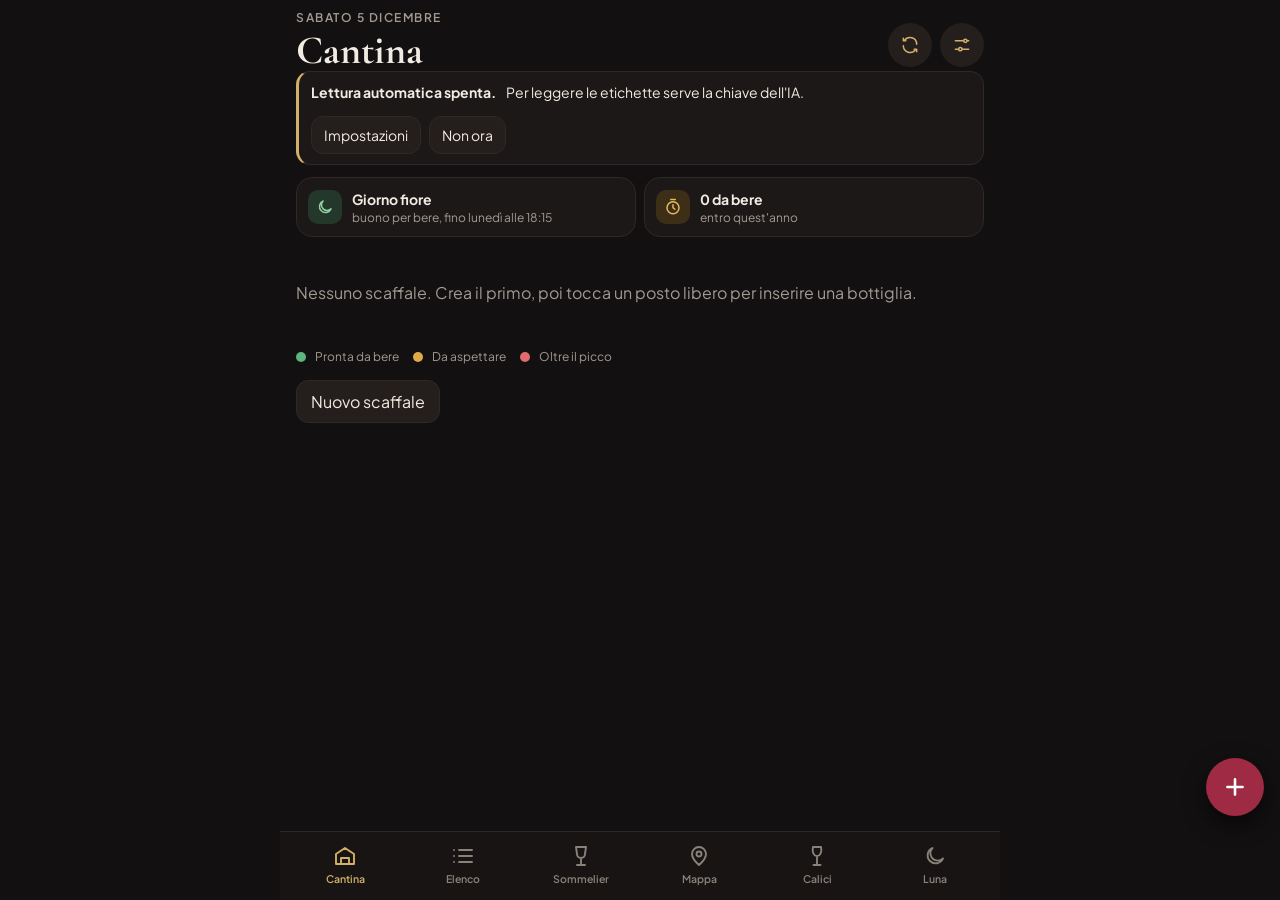
==== index.html @ 3788a5dc "v42: finestre a tendina — si chiudono trascinando giù, con la ✕ o toccando fuori Co-Authored-By: Cla" ====
<!doctype html>
<html lang="it"><head><meta charset="utf-8">
<meta name="viewport" content="width=device-width, initial-scale=1, viewport-fit=cover">
<title>Cantina</title>
<link rel="manifest" href="manifest.webmanifest">
<link rel="apple-touch-icon" href="apple-touch-icon.png">
<link rel="icon" type="image/png" href="icon-192.png">
<link rel="apple-touch-startup-image" href="splash/splash-1179x2556.png" media="(device-width: 393px) and (device-height: 852px) and (-webkit-device-pixel-ratio: 3) and (orientation: portrait)">
<link rel="apple-touch-startup-image" href="splash/splash-1290x2796.png" media="(device-width: 430px) and (device-height: 932px) and (-webkit-device-pixel-ratio: 3) and (orientation: portrait)">
<link rel="apple-touch-startup-image" href="splash/splash-1170x2532.png" media="(device-width: 390px) and (device-height: 844px) and (-webkit-device-pixel-ratio: 3) and (orientation: portrait)">
<link rel="apple-touch-startup-image" href="splash/splash-1284x2778.png" media="(device-width: 428px) and (device-height: 926px) and (-webkit-device-pixel-ratio: 3) and (orientation: portrait)">
<link rel="apple-touch-startup-image" href="splash/splash-1125x2436.png" media="(device-width: 375px) and (device-height: 812px) and (-webkit-device-pixel-ratio: 3) and (orientation: portrait)">
<link rel="apple-touch-startup-image" href="splash/splash-1242x2688.png" media="(device-width: 414px) and (device-height: 896px) and (-webkit-device-pixel-ratio: 3) and (orientation: portrait)">
<link rel="apple-touch-startup-image" href="splash/splash-828x1792.png" media="(device-width: 414px) and (device-height: 896px) and (-webkit-device-pixel-ratio: 2) and (orientation: portrait)">
<link rel="apple-touch-startup-image" href="splash/splash-750x1334.png" media="(device-width: 375px) and (device-height: 667px) and (-webkit-device-pixel-ratio: 2) and (orientation: portrait)">
<link rel="apple-touch-startup-image" href="splash/splash-1242x2208.png" media="(device-width: 414px) and (device-height: 736px) and (-webkit-device-pixel-ratio: 3) and (orientation: portrait)">
<link rel="apple-touch-startup-image" href="splash/splash-1206x2622.png" media="(device-width: 402px) and (device-height: 874px) and (-webkit-device-pixel-ratio: 3) and (orientation: portrait)">
<link rel="apple-touch-startup-image" href="splash/splash-1320x2868.png" media="(device-width: 440px) and (device-height: 956px) and (-webkit-device-pixel-ratio: 3) and (orientation: portrait)">
<meta name="theme-color" content="#121010">
<meta name="color-scheme" content="dark">
<meta name="apple-mobile-web-app-capable" content="yes">
<meta name="mobile-web-app-capable" content="yes">
<meta name="apple-mobile-web-app-title" content="Cantina">
<meta name="apple-mobile-web-app-status-bar-style" content="black-translucent">
<link rel="preconnect" href="https://fonts.googleapis.com">
<link rel="preconnect" href="https://fonts.gstatic.com" crossorigin>
<link rel="stylesheet" href="https://fonts.googleapis.com/css2?family=Cormorant+Garamond:wght@600;700&family=Plus+Jakarta+Sans:wght@400;500;600;700;800&display=swap">
<link rel="stylesheet" href="styles.css">
</head><body>
<div class="top"><div class="hd"><button class="eyebrow2" id="eyebrow" type="button" tabindex="-1"></button><h1 id="ptitle">Cantina</h1></div><span class="topbtns"><button class="gear" data-a="appupdate" aria-label="Aggiorna l'app"><svg width="20" height="20" viewBox="0 0 24 24" fill="none" stroke="currentColor" stroke-width="1.8" stroke-linecap="round" stroke-linejoin="round" aria-hidden="true"><path d="M20 11a8 8 0 0 0-14.6-4.5M4 4v3h3M4 13a8 8 0 0 0 14.6 4.5M20 20v-3h-3"/></svg></button><button class="gear" data-a="settings" aria-label="Impostazioni e backup"><svg width="20" height="20" viewBox="0 0 24 24" fill="none" stroke="currentColor" stroke-width="1.8" stroke-linecap="round" stroke-linejoin="round" aria-hidden="true"><path d="M4 7h10M18 7h2M4 17h4M12 17h8"/><circle cx="16" cy="7" r="2"/><circle cx="10" cy="17" r="2"/></svg></button></span></div>
<div class="tot" id="tot"></div>
<div id="msg"></div>
<nav aria-label="Sezioni">
<button data-a="tab" data-t="cantina" aria-pressed="true"><svg viewBox="0 0 24 24" aria-hidden="true"><path d="M3 10l9-6 9 6v10H3zM8 20v-6h8v6"/></svg>Cantina</button>
<button data-a="tab" data-t="lista" aria-pressed="false"><svg viewBox="0 0 24 24" aria-hidden="true"><path d="M8 6h13M8 12h13M8 18h13M3 6h.01M3 12h.01M3 18h.01"/></svg>Elenco</button>
<button data-a="tab" data-t="stasera" aria-pressed="false"><svg viewBox="0 0 24 24" aria-hidden="true"><path d="M7 3h10l-1 7a4 4 0 0 1-8 0zM12 14v6M8 21h8"/></svg>Sommelier</button>
<button data-a="tab" data-t="mappa" aria-pressed="false"><svg viewBox="0 0 24 24" aria-hidden="true"><path d="M12 21s-7-6.2-7-11a7 7 0 0 1 14 0c0 4.8-7 11-7 11zM12 12.5a2.5 2.5 0 1 0 0-5 2.5 2.5 0 0 0 0 5z"/></svg>Mappa</button>
<button data-a="tab" data-t="calici" aria-pressed="false"><svg viewBox="0 0 24 24" aria-hidden="true"><path d="M8 3h8c.6 3.2.2 6.4-1.6 8.1A3.4 3.4 0 0 1 12 12a3.4 3.4 0 0 1-2.4-.9C7.8 9.4 7.4 6.2 8 3zM12 12v8M8.5 21h7"/></svg>Calici</button>
<button data-a="tab" data-t="luna" aria-pressed="false"><svg viewBox="0 0 24 24" aria-hidden="true"><path d="M20 14.5A8 8 0 1 1 9.5 4a6.5 6.5 0 0 0 10.5 10.5z"/></svg>Luna</button>
</nav>
<button data-a="new" class="fab" aria-label="Aggiungi una bottiglia"><svg width="26" height="26" viewBox="0 0 24 24" fill="none" stroke="currentColor" stroke-width="2.4" stroke-linecap="round" aria-hidden="true"><path d="M12 5v14M5 12h14"/></svg></button>
<main id="app"></main>
<dialog id="dlg"></dialog>
<dialog id="dlg2"></dialog>
<script src="app.js"></script>
<script src="extras.js"></script>
<script src="backup.js"></script>
<script src="tools.js"></script>
<script src="calici.js"></script>
<script src="more.js"></script>
<script src="tracer.js"></script>
<script src="producer.js"></script>
<script src="sync.js"></script>
<script src="sheet.js"></script>
</body></html>
---- styles.css ----
:root{--bg:#E8EAE6;--sf:#F5F6F3;--ink:#1E2824;--mute:#5E6B66;--line:#C9CFC9;--wine:#6E1F35;--empty:#D5DAD5;
--rosso:#6E1F35;--bianco:#C9B458;--bollicine:#9DBDAC;--rosato:#D98B8B;--altro:#7A857F;
box-sizing:border-box;padding-top:env(safe-area-inset-top,0px);padding-bottom:env(safe-area-inset-bottom,0px)}
@media (prefers-color-scheme:dark){:root:not([data-theme="light"]){--bg:#141A17;--sf:#1D2622;--ink:#E6EAE6;--mute:#9AA79F;--line:#2E3A35;--empty:#2A3530;--wine:#C2506F}}
:root[data-theme="dark"]{--bg:#141A17;--sf:#1D2622;--ink:#E6EAE6;--mute:#9AA79F;--line:#2E3A35;--empty:#2A3530;--wine:#C2506F}
*{box-sizing:border-box}html{scroll-padding-top:env(safe-area-inset-top,0px)}
body{margin:0;background:var(--bg);color:var(--ink);font:16px/1.45 system-ui,-apple-system,"Segoe UI",sans-serif;max-width:720px;margin-inline:auto;padding:0 16px 96px}
h1,h2{font-family:"Newsreader",Georgia,serif;font-weight:600;margin:0}
h1{font-size:30px;padding-top:20px}h2{font-size:21px}
button,input,select,textarea{font:inherit;color:inherit;touch-action:manipulation}
.tot{display:flex;gap:20px;flex-wrap:wrap;margin:12px 0 16px;color:var(--mute);font-size:14px}
.tot b{display:block;color:var(--ink);font-size:20px;font-weight:600}
nav{display:flex;gap:6px;padding:8px 0}
nav button{flex:1;padding:10px;border:1px solid var(--line);background:none;border-radius:10px;cursor:pointer}
nav button[aria-pressed=true]{background:var(--ink);color:var(--bg);border-color:var(--ink)}
.shelf{background:repeating-linear-gradient(92deg,rgba(0,0,0,.08) 0 2px,transparent 2px 7px),linear-gradient(#80593A,#5C3E27);border:2px solid #3A2717;border-radius:10px;padding:12px;margin:14px 0;box-shadow:0 3px 8px rgba(0,0,0,.35)}
.shelf h2{color:#F3E7D6}.shelf .link{background:rgba(0,0,0,.28);border-color:rgba(255,255,255,.2);color:#F3E7D6}
.shelf header{display:flex;justify-content:space-between;align-items:center;margin-bottom:10px}
.grid{display:grid;grid-template-columns:repeat(var(--c),minmax(70px,1fr));gap:12px 14px;padding:14px 12px 0;overflow-x:auto;background:#2A1C12;border-radius:6px;box-shadow:inset 0 4px 10px rgba(0,0,0,.7)}
.plank{grid-column:1/-1;height:12px;margin:2px -8px 4px;border-radius:2px;background:repeating-linear-gradient(90deg,rgba(0,0,0,.14) 0 3px,transparent 3px 11px),linear-gradient(#A27549,#7A5638);box-shadow:0 3px 4px rgba(0,0,0,.55)}
.cell{background:none;border:0;padding:0;cursor:pointer;display:flex;flex-direction:column;align-items:center;gap:4px;min-width:0;color:inherit;font-size:10px;line-height:1.2;text-align:center}
.dot{width:100%;aspect-ratio:1;border-radius:50%;border:1px solid rgba(255,255,255,.14);background:rgba(0,0,0,.35);box-shadow:inset 0 2px 6px rgba(0,0,0,.6);display:flex;align-items:center;justify-content:center;padding:7px;color:#fff;font-size:10px;line-height:1.15;text-align:center;overflow-wrap:anywhere;hyphens:auto}
.cap{overflow-wrap:anywhere;hyphens:auto}.cap b{display:block;font-weight:600}
.shelf .dot.st-now{box-shadow:0 0 0 6px #4C9A6A}.shelf .dot.st-wait{box-shadow:0 0 0 6px #D9A441}.shelf .dot.st-past{box-shadow:0 0 0 6px #B85C5C}
.today{background:var(--sf);border:1px solid var(--line);border-radius:12px;padding:12px 14px;margin:8px 0}.today p{margin:4px 0}.today.good{border-left:4px solid #4C9A6A}.today.bad{border-left:4px solid #B85C5C}
.dnav{display:flex;align-items:center;justify-content:space-between;margin-bottom:8px}.dnav .link{font-size:20px;padding:2px 14px}
.strip{display:flex;gap:6px;overflow-x:auto;padding:2px 0 6px}.chip{flex:none;display:flex;flex-direction:column;align-items:center;gap:2px;padding:6px 8px;border:1px solid var(--line);border-radius:10px;background:none;cursor:pointer;font-size:11px;color:var(--mute);min-width:44px}.chip b{font-size:15px;color:var(--ink)}.chip i{width:18px;height:4px;border-radius:2px}.chip.on{background:var(--ink);color:var(--bg)}.chip.on b{color:var(--bg)}

.dot.t-rosso{background:var(--rosso);box-shadow:none}.dot.t-bianco{background:var(--bianco);color:#222;box-shadow:none}.dot.t-bollicine{background:var(--bollicine);color:#222;box-shadow:none}.dot.t-rosato{background:var(--rosato);color:#222;box-shadow:none}.dot.t-altro{background:var(--altro);box-shadow:none}
.btn,.link{border:1px solid var(--line);background:var(--sf);border-radius:10px;padding:9px 14px;cursor:pointer;display:inline-block;text-decoration:none}
.btn.pri{background:var(--wine);border-color:var(--wine);color:#fff}
.link{font-size:14px;padding:6px 10px}
.row{display:flex;justify-content:space-between;gap:12px;padding:12px 0;border-bottom:1px solid var(--line);cursor:pointer;text-align:left;width:100%;background:none;border-inline:0;border-top:0}
.row small{display:block;color:var(--mute)}
.empty{color:var(--mute);padding:28px 0}
.note{background:var(--sf);border:1px solid var(--line);border-radius:10px;padding:10px 12px;font-size:14px;margin:8px 0}
input,select,textarea{width:100%;padding:10px;border:1px solid var(--line);border-radius:8px;background:var(--bg);margin:4px 0 12px}
label{font-size:14px;color:var(--mute)}
.two{display:grid;grid-template-columns:1fr 1fr;gap:12px}
dialog{border:1px solid var(--line);border-radius:16px;background:var(--sf);color:var(--ink);width:min(560px,94vw);max-height:90vh;padding:18px}
dialog::backdrop{background:rgba(0,0,0,.45)}
.acts{display:flex;gap:8px;flex-wrap:wrap;margin-top:6px}
.info{font-size:14px;color:var(--mute);margin:0 0 12px}
.pbox{border:1px dashed var(--line);border-radius:10px;padding:10px;font-size:13px;color:var(--mute);margin:8px 0}
#ws{display:block;width:fit-content;margin:0 0 22px}
dialog label:not(.btn){display:block}
.dot.has{background-size:cover;background-position:center;color:#fff;border-width:3px}.dot.has.t-rosso{border-color:var(--rosso)}.dot.has.t-bianco{border-color:var(--bianco)}.dot.has.t-bollicine{border-color:var(--bollicine)}.dot.has.t-rosato{border-color:var(--rosato)}.dot.has.t-altro{border-color:var(--altro)}
.legend{display:flex;gap:16px;flex-wrap:wrap;font-size:13px;color:var(--mute);margin:10px 0 14px}.legend span{display:inline-flex;align-items:center;gap:9px}.lg{width:14px;height:14px;border-radius:50%;background:#2A1C12;display:inline-block;margin:3px}
.th{width:44px;height:56px;object-fit:cover;border-radius:6px;background:var(--empty);flex:none}
.pic{width:100%;max-height:220px;object-fit:contain;border-radius:10px;background:var(--empty);margin-bottom:10px}
.si{width:34px;height:44px;object-fit:cover;border-radius:6px;flex:none}
.sl{overflow-wrap:anywhere;hyphens:auto}.sl b{display:block;font-weight:600}
.slot.has.t-rosso{border-color:var(--rosso)}.slot.has.t-bianco{border-color:var(--bianco)}.slot.has.t-bollicine{border-color:var(--bollicine)}.slot.has.t-rosato{border-color:var(--rosato)}.slot.has.t-altro{border-color:var(--altro)}

/* --- aggiunte per l'app installabile --- */
.top{display:flex;align-items:flex-end;justify-content:space-between;gap:12px}
.gear{border:1px solid var(--line);background:var(--sf);border-radius:10px;padding:8px 12px;font-size:18px;cursor:pointer;line-height:1;margin-bottom:2px}
.btn:disabled{opacity:.5}
.warn{color:#B85C5C}
.badge{display:inline-block;font-size:12px;border:1px solid var(--line);border-radius:999px;padding:2px 10px;color:var(--mute);margin:2px 0 10px}
.two3{display:grid;grid-template-columns:1fr 1fr 1fr;gap:10px}
.sel{margin:4px 0 12px}
details.more{border:1px solid var(--line);border-radius:10px;padding:8px 12px;margin:6px 0 12px}
details.more summary{cursor:pointer;color:var(--mute);font-size:14px}
.btn{color:var(--ink)}
label.btn{font-size:inherit;color:var(--ink)}
.acts .btn{padding:8px 12px;font-size:14px}
.grid{grid-template-columns:repeat(var(--c),minmax(54px,1fr));gap:12px 10px;padding:14px 10px 0}
.dot{padding:4px;font-size:9px}

#scs:not(:empty){background:var(--sf);border:1px solid var(--line);border-left:4px solid var(--wine);border-radius:10px;padding:10px 12px;color:var(--ink);font-size:15px}
#dlg2{z-index:10}

.dot{position:relative}
.dot .vin{font-weight:700;font-size:13px}
.dot.has .vin{position:absolute;right:-2px;bottom:-2px;background:rgba(20,12,8,.85);color:#fff;border-radius:10px;padding:1px 6px;font-size:10px}
.lbl{display:block;width:100%;font-size:9px;line-height:1.2;color:#EADCC8;overflow:hidden}
.lbl b{display:block;font-weight:600;white-space:nowrap;text-overflow:ellipsis;overflow:hidden}
.lbl i{display:block;font-style:normal;opacity:.7;white-space:nowrap;text-overflow:ellipsis;overflow:hidden}
[hidden]{display:none!important}

.lbl{font-size:8px;line-height:1.15;overflow:visible}
.lbl b,.lbl i{white-space:normal;overflow:visible;text-overflow:clip;overflow-wrap:anywhere;hyphens:auto}
#rext{white-space:nowrap;font-size:13px;overflow:hidden}
.cell.mv .dot{outline:3px dashed #fff;outline-offset:3px}
.cell{-webkit-touch-callout:none;-webkit-user-select:none;user-select:none}
.cell.lift .dot{opacity:.3}
.cell.hot .dot{outline:3px solid #fff;outline-offset:3px}
.dot.ghost{position:fixed;z-index:50;pointer-events:none;box-shadow:0 8px 20px rgba(0,0,0,.6);transform:scale(1.15);margin:0}
.azbar{position:sticky;top:0;z-index:5;background:var(--bg,#EAECE8);padding:6px 0 4px}
.az{display:flex;flex-wrap:wrap;gap:4px;margin-top:6px}
.az button{border:1px solid var(--line);background:var(--sf,#fff);color:var(--ink);border-radius:8px;min-width:30px;height:30px;font-size:13px;padding:0 6px}
h3.letter{margin:14px 0 2px;font-size:15px;color:var(--wine,#7A1F3D);border-bottom:2px solid var(--line);scroll-margin-top:96px}
label.chk{display:flex;gap:10px;align-items:center;margin-top:12px;font-size:15px}
label.chk input{width:20px;height:20px}
nav{gap:4px}
nav button{padding:9px 2px;font-size:13px;min-width:0}
.fab{position:fixed;right:18px;bottom:calc(18px + env(safe-area-inset-bottom));width:56px;height:56px;border-radius:50%;border:0;background:var(--wine);color:#fff;font-size:32px;line-height:1;box-shadow:0 4px 14px rgba(0,0,0,.4);z-index:8;cursor:pointer;padding:0 0 3px}
.moonchip{display:block;width:100%;text-align:left;border:1px solid var(--line);border-left:6px solid #4C9A6A;background:var(--sf);color:var(--ink);border-radius:10px;padding:10px 12px;margin:4px 0 12px;font-size:14px;cursor:pointer}
.moonchip.bad{border-left-color:#B85C5C}
.seg{display:flex;gap:6px;margin:4px 0 8px}
.seg button{flex:1;padding:9px;border:1px solid var(--line);background:none;color:var(--ink);border-radius:10px;font-size:14px}
.seg button[aria-pressed=true]{background:var(--ink);color:var(--bg);border-color:var(--ink)}
.flt{display:grid;grid-template-columns:1fr 1fr;gap:6px;margin:4px 0 6px}
.flt select{width:100%;font-size:14px;padding:8px}
.flt select.wide{grid-column:1/-1}
.map{height:52vh;min-height:300px;border-radius:12px;overflow:hidden;border:1px solid var(--line);background:var(--empty);margin:6px 0 10px}
.mpanel{background:var(--sf);border:1px solid var(--line);border-radius:12px;padding:12px;margin-bottom:10px}
.row.pick{display:block}
.why{display:block;margin-top:6px;font-size:14px;line-height:1.35}
.row .th:empty{display:block}

/* --- formato bottiglia --- */
.dot .fmt{position:absolute;left:-4px;top:-4px;background:#F3E7D6;color:#2A1C12;border-radius:8px;padding:1px 5px;font-size:9px;font-weight:700;line-height:1.3;box-shadow:0 1px 3px rgba(0,0,0,.5)}

/* --- calendario lunare a mese e anno --- */
.cal{background:var(--sf);border:1px solid var(--line);border-radius:12px;padding:10px 12px 12px;margin:8px 0;touch-action:pan-y}
.calbar{display:flex;justify-content:space-between;align-items:center;gap:8px;min-height:34px}
.calbar>.link{color:var(--wine);border:0;background:none;padding:4px 0;font-size:16px}
.calbar-r{display:flex;align-items:center;gap:8px}
.caljump{position:relative;font-size:14px;color:var(--wine);border:1px solid var(--line);border-radius:10px;padding:6px 10px;cursor:pointer;overflow:hidden}
.caljump input{position:absolute;inset:0;opacity:0;margin:0;padding:0;width:100%;height:100%;cursor:pointer;border:0}
.calhead{display:flex;justify-content:space-between;align-items:center;margin:6px 0 8px}
.calhead h2{font-size:26px}.calhead h2 small{font-size:20px;color:var(--mute);font-weight:400}
.calhead .link{font-size:20px;padding:2px 14px;margin-left:6px}
.wd,.mgrid{display:grid;grid-template-columns:repeat(7,1fr);text-align:center}
.wd{font-size:12px;color:var(--mute);margin-bottom:4px}
.mgrid{row-gap:4px}
.cd{position:relative;background:none;border:0;padding:4px 0 6px;display:flex;flex-direction:column;align-items:center;gap:4px;cursor:pointer;color:var(--ink)}
.cd b{font-weight:500;font-size:17px;width:34px;height:34px;line-height:34px;border-radius:50%}
.cd i{width:8px;height:8px;border-radius:50%}
.cd.t b{color:var(--wine);font-weight:700}
.cd.s b{background:var(--ink);color:var(--bg)}
.cd.t.s b{background:var(--wine);color:#fff}
.ph{position:absolute;top:2px;right:calc(50% - 22px);width:9px;height:9px;border-radius:50%;display:inline-block}
.ph.full{background:#F2E6B8;border:1px solid #B9A35A}
.ph.new{background:#2A2F2C;border:1px solid #2A2F2C}
.calleg{display:flex;flex-wrap:wrap;gap:4px 12px;margin:10px 0 4px}
.calleg span{display:inline-flex;align-items:center;gap:5px}
.calleg i{width:8px;height:8px;border-radius:50%;display:inline-block}
.calleg .ph{position:static}
.yg{display:grid;grid-template-columns:repeat(3,1fr);gap:14px 12px}
.ym{background:none;border:0;padding:0;text-align:left;cursor:pointer;color:var(--ink)}
.ym b{display:block;font-size:15px;margin-bottom:4px}
.ym.cur b{color:var(--wine)}
.mg{display:grid;grid-template-columns:repeat(7,1fr);gap:3px}
.mg i{display:block;aspect-ratio:1;border-radius:50%;opacity:.85}
.mg i.t{outline:2px solid var(--wine);outline-offset:1px;opacity:1}
#lunaday{scroll-margin-top:12px}
.cd .ph{top:3px;right:auto;left:calc(50% + 12px)}
.ym{display:flex;flex-direction:column;justify-content:flex-start;align-self:start}

/* --- statistiche --- */
.tot{align-items:center}
.statlink{margin-left:auto}
.tiles{display:grid;grid-template-columns:1fr 1fr;gap:8px;margin:8px 0 4px}
.tile{background:var(--sf);border:1px solid var(--line);border-radius:14px;padding:12px;display:flex;flex-direction:column;gap:2px}
.tile b{font-size:22px;font-weight:700}.tile span{font-size:13px;color:var(--mute)}
.tile b.up{color:#3E8A5C}.tile b.down{color:#B85C5C}
.stat{background:var(--sf);border:1px solid var(--line);border-radius:14px;padding:12px 14px;margin:10px 0}
.stat h3{margin:0 0 10px;font-size:16px}
.bars{display:flex;flex-direction:column;gap:8px}
.bar{display:grid;grid-template-columns:minmax(0,38%) 1fr auto;align-items:center;gap:10px;font-size:14px}
.bl{overflow:hidden;text-overflow:ellipsis;white-space:nowrap}.bl small{display:block;color:var(--mute);font-size:11px}
.bt{height:12px;background:var(--empty);border-radius:6px;overflow:hidden}
.bt i{display:block;height:100%;background:var(--wine);border-radius:0 4px 4px 0}
.bv{font-variant-numeric:tabular-nums;font-weight:600;min-width:28px;text-align:right}
.menuseq{padding-left:22px;margin:10px 0}
.menuseq li{margin-bottom:14px}
.menuseq .course{font-weight:600;margin:0 0 2px}

/* ================================================================
   Stile "Cantina notturna moderna" (v16): scuro caldo, ottone, rosso vino
   ================================================================ */
:root,:root:not([data-theme="light"]),:root[data-theme="dark"]{
  --bg:#121010;--sf:#1C1817;--sf2:#241F1D;--ink:#F2EBE3;--mute:#A39A92;--line:#2E2826;--empty:#241F1D;
  --wine:#9E2A44;--gold:#D4AF6A;--rosso:#7A1F35;--bianco:#CDB46A;--bollicine:#9DBDAC;--rosato:#D98B8B;--altro:#7A857F;
  --ok:#5DB57E;--wait:#E0A94A;--past:#E06A6D;color-scheme:dark}
body{background:var(--bg);color:var(--ink);font-family:"Plus Jakarta Sans",system-ui,-apple-system,sans-serif;padding:0 16px calc(120px + env(safe-area-inset-bottom,0px))}
h1,h2,.calhead h2{font-family:"Cormorant Garamond",Georgia,serif;font-weight:700}
h1{font-size:38px;line-height:1;padding-top:18px}
h3{font-family:"Plus Jakarta Sans",system-ui,sans-serif}
.top{align-items:center;padding-top:6px}
.gear{width:44px;height:44px;border-radius:22px;border:0;background:var(--sf2);color:var(--gold);display:flex;align-items:center;justify-content:center;padding:0;margin:18px 0 0}

/* riepilogo */
.tot{display:block;margin:14px 0 10px}
.totc{width:100%;display:grid;grid-template-columns:repeat(3,minmax(0,1fr));background:var(--sf);border:1px solid var(--line);border-radius:16px;padding:12px 4px;cursor:pointer;color:var(--ink);text-align:center}
.totc span{display:flex;flex-direction:column;gap:2px;font-size:12px;color:var(--mute)}
.totc span+span{border-left:1px solid var(--line)}
.totc b{font-size:21px;font-weight:800;color:var(--ink)}.totc b.gold{color:var(--gold)}
.statlink{margin:4px 2px 0;font-size:12px;color:var(--mute);text-align:right}

/* barra delle schede in basso */
nav{position:fixed;left:0;right:0;bottom:0;z-index:9;display:grid;grid-template-columns:repeat(6,minmax(0,1fr));gap:0;max-width:720px;margin:0 auto;padding:6px 6px calc(8px + env(safe-area-inset-bottom,0px));background:rgba(24,21,20,.96);-webkit-backdrop-filter:blur(14px);backdrop-filter:blur(14px);border-top:1px solid var(--line)}
nav button{border:0;background:none;display:flex;flex-direction:column;align-items:center;gap:3px;padding:6px 0;font-size:11px;font-weight:600;color:#8A817A;border-radius:10px;min-width:0}
nav button svg{width:24px;height:24px;fill:none;stroke:currentColor;stroke-width:1.9;stroke-linecap:round;stroke-linejoin:round}
nav button[aria-pressed=true]{background:none;color:var(--gold);border:0}
.fab{bottom:calc(84px + env(safe-area-inset-bottom,0px));right:16px;width:58px;height:58px;border-radius:29px;background:var(--wine);box-shadow:0 8px 22px rgba(0,0,0,.6);display:flex;align-items:center;justify-content:center;padding:0}

/* schede rapide */
.quick{display:grid;grid-template-columns:1fr 1fr;gap:8px;margin:4px 0 12px}
.qc{display:flex;align-items:center;gap:10px;background:var(--sf);border:1px solid var(--line);border-radius:16px;padding:11px;text-align:left;color:var(--ink);cursor:pointer;min-width:0}
.qc b{display:block;font-size:14px}.qc small{display:block;font-size:12px;color:var(--mute);line-height:1.3}
.qi{width:34px;height:34px;border-radius:10px;display:flex;align-items:center;justify-content:center;flex:none}
.qi.ok{background:#23382A;color:#8FD1A4}.qi.no{background:#3A2224;color:#F09A9C}.qi.wait{background:#3D2E17;color:#E6B95C}

/* scaffali */
.shelf{background:var(--sf);border:1px solid var(--line);border-radius:16px;padding:14px 12px 10px;box-shadow:none}
.shelf h2{color:var(--ink);font-size:24px}
.shelf .link{background:none;border:0;color:var(--gold);font-size:15px;font-weight:600;padding:6px 4px}
.grid{background:#0D0B0A;border-radius:12px;box-shadow:inset 0 3px 10px rgba(0,0,0,.7);padding:14px 8px 0;gap:10px 8px}
.plank{height:3px;margin:2px -4px 10px;background:#5A4128;box-shadow:none;border-radius:2px}
.dot{border:1px solid rgba(255,255,255,.06);background:#191412;box-shadow:inset 0 2px 6px rgba(0,0,0,.8)}
.dot.t-rosso{background:radial-gradient(circle at 35% 30%,#A8445C 0%,#7A1F35 55%,#45101F 100%);color:#fff}
.dot.t-bianco{background:radial-gradient(circle at 35% 30%,#F0DFA0 0%,#CDB46A 60%,#8F7A3E 100%);color:#121010}
.dot.t-bollicine{background:radial-gradient(circle at 35% 30%,#D2E6D8 0%,#9DBDAC 60%,#6A8B79 100%);color:#121010}
.dot.t-rosato{background:radial-gradient(circle at 35% 30%,#F2C4C4 0%,#D98B8B 60%,#A85F5F 100%);color:#121010}
.dot.t-altro{background:radial-gradient(circle at 35% 30%,#A9B3AD 0%,#7A857F 60%,#525B56 100%);color:#fff}
.shelf .dot.st-now,.shelf .dot.st-wait,.shelf .dot.st-past{box-shadow:none}
.dot.has{background-size:cover;background-position:center}
.dot:not(.t-rosso):not(.t-bianco):not(.t-bollicine):not(.t-rosato):not(.t-altro){border:1.5px dashed #3A322E;background:#191412}
.sdot{position:absolute;right:-1px;bottom:-1px;width:14px;height:14px;border-radius:7px;border:2.5px solid #0D0B0A;box-sizing:border-box}
.sdot.st-now,.lg.st-now{background:var(--ok)}.sdot.st-wait,.lg.st-wait{background:var(--wait)}.sdot.st-past,.lg.st-past{background:var(--past)}
.dot.has .vin{right:auto;left:50%;transform:translateX(-50%);bottom:-6px;background:rgba(13,11,10,.9)}
.dot .fmt{background:var(--gold);color:#121010}
.lbl{color:#CFC4B8}
.legend{gap:14px;font-size:12px;color:var(--mute)}
.lg{width:10px;height:10px;margin:0;border-radius:5px}
.cell.mv .dot,.cell.hot .dot{outline-color:var(--gold)}

/* elementi comuni */
.btn,.link{background:var(--sf2);border:1px solid var(--line);color:var(--ink);border-radius:12px}
.btn.pri{background:var(--wine);border-color:var(--wine);color:#fff}
.link{color:var(--gold)}
input,select,textarea{background:#151211;border-color:var(--line);color:var(--ink);border-radius:10px}
input:focus,select:focus,textarea:focus{outline:2px solid var(--gold);outline-offset:0;border-color:transparent}
.note,.today,.mpanel,.stat,.tile,.cal,.moonchip{background:var(--sf);border-color:var(--line);border-radius:16px}
dialog{background:var(--sf);border-color:var(--line);border-radius:20px;color:var(--ink)}
dialog::backdrop{background:rgba(0,0,0,.65)}
dialog h2{font-size:26px}
.row{border-bottom-color:var(--line)}
.seg button{border-color:var(--line);color:var(--ink)}
.seg button[aria-pressed=true]{background:var(--sf2);color:var(--gold);border-color:var(--gold)}
h3.letter{color:var(--gold);border-bottom-color:var(--line)}
.az button{background:var(--sf2);border-color:var(--line)}
#scs:not(:empty){background:var(--sf2);border-color:var(--line);border-left-color:var(--gold);color:var(--ink)}
.badge{border-color:var(--line)}
.calbar>.link,.caljump{color:var(--gold)}
.cd.t b{color:var(--gold)}.cd.s b{background:var(--ink);color:var(--bg)}.cd.t.s b{background:var(--gold);color:#121010}
.ym.cur b{color:var(--gold)}.mg i.t{outline-color:var(--gold)}
.ph.new{background:#000;border-color:#6B625C}
.bt i{background:var(--gold)}
.tile b.up{color:var(--ok)}.tile b.down{color:var(--past)}
.pic{background:#0D0B0A}
.empty{color:var(--mute)}
.dot .vin{white-space:nowrap}

/* --- v17: casse, stati, liste, degustazioni --- */
.seg4 button{display:flex;flex-direction:column;align-items:center;gap:1px;padding:7px 2px;font-size:13px;min-width:0}
.seg4 small{font-size:11px;color:var(--mute)}
.qty{color:var(--gold);font-weight:700;font-size:13px}
.tags{display:flex;flex-wrap:wrap;gap:4px;margin-top:4px}
.tags i{font-style:normal;font-size:11px;padding:1px 8px;border-radius:999px;background:var(--sf2);border:1px solid var(--line);color:var(--gold)}
.tagpick{display:flex;flex-wrap:wrap;gap:6px;margin:-6px 0 12px}
.tagpick .link{font-size:12px;padding:4px 10px}
h3.sub{font-family:"Cormorant Garamond",Georgia,serif;font-size:22px;margin:18px 0 6px}
.tasting{border:1px solid var(--line);border-radius:12px;padding:10px 12px;margin:0 0 8px;background:var(--sf2)}
.tasting p{margin:6px 0 0;font-size:14px}.tasting small{color:var(--mute)}
.stars{color:var(--gold);letter-spacing:1px}
.rate{display:flex;gap:4px;margin:4px 0 12px}
.rate button{width:44px;height:44px;border-radius:12px;border:1px solid var(--line);background:var(--sf2);color:var(--gold);font-size:22px;line-height:1}
.note.place{border-color:var(--gold)}
.cpick{max-height:44vh;overflow:auto;border:1px solid var(--line);border-radius:12px;padding:4px 12px 10px;margin-bottom:10px}
.cpick label.chk{margin-top:8px;font-size:14px}
.qa{margin:12px 0 16px}
.qa .q{margin:0 0 6px;padding:10px 12px;background:var(--sf2);border-radius:14px 14px 4px 14px;margin-left:15%;font-weight:600}
.qa .a{padding:12px 14px;background:var(--sf);border:1px solid var(--line);border-radius:14px 14px 14px 4px;margin-right:6%;line-height:1.5;margin-bottom:6px}
.seg button{font-size:14px}

/* --- v18: calici e servizio --- */
.svc{background:var(--sf2);border:1px solid var(--line);border-radius:12px;padding:4px 12px;margin-bottom:12px}
.svc p{margin:8px 0;font-size:14px;line-height:1.45}
.svk{display:block;font-size:11px;letter-spacing:.08em;text-transform:uppercase;color:var(--gold);font-weight:700;margin-bottom:1px}
.why.glass{color:var(--mute);font-size:13px}
.glassbtn{width:100%;margin:4px 0 10px}
.glrow{display:grid;grid-template-columns:1fr 1fr;gap:6px 8px;padding:10px 0;border-bottom:1px solid var(--line)}
.glrow input,.glrow select{margin:0}
.glrow [data-gk="qty"]{max-width:none}
.glrow .link{justify-self:start;align-self:center}
.glq{display:flex!important;align-items:center;gap:8px;font-size:13px}.glq input{margin:0;width:72px}

/* --- v19: comodità ed estetica --- */
/* finestre che salgono dal basso, come le app dell'iPhone */
dialog{margin:auto auto 0;width:100%;max-width:720px;max-height:92vh;border-radius:22px 22px 0 0;border-bottom:0;padding:26px 18px calc(18px + env(safe-area-inset-bottom,0px));overscroll-behavior:contain}
dialog::before{content:"";position:sticky;top:-18px;display:block;width:40px;height:5px;border-radius:3px;background:#4A413C;margin:-16px auto 12px}
dialog[open]{animation:sheetUp .32s cubic-bezier(.2,.9,.25,1)}
dialog[open]::backdrop{animation:fadeIn .25s ease}
@keyframes sheetUp{from{transform:translateY(40px);opacity:.4}to{transform:none;opacity:1}}
@keyframes fadeIn{from{opacity:0}to{opacity:1}}
@media (min-width:760px){dialog{margin:auto;border-radius:22px;border-bottom:1px solid var(--line)}}
@media (prefers-reduced-motion:reduce){dialog[open],dialog[open]::backdrop{animation:none}}
/* intestazione della scheda */
.eyebrow{margin:0 0 2px;font-size:11px;letter-spacing:.12em;text-transform:uppercase;color:var(--gold);font-weight:700}
.dtitle{font-size:30px;line-height:1.1;margin:0 0 8px}
.chips{display:flex;flex-wrap:wrap;gap:6px;margin:0 0 12px}
.chips span{font-size:12px;padding:3px 10px;border-radius:999px;background:var(--sf2);border:1px solid var(--line);color:var(--ink)}
.pic{max-height:300px;border-radius:16px;box-shadow:0 10px 30px rgba(0,0,0,.5)}
details.aiinfo{background:var(--sf2);border-color:var(--line);margin:14px 0}
details.aiinfo summary{color:var(--ink);font-weight:600;padding:4px 0}
details.aiinfo[open] summary{margin-bottom:10px}
/* finestra di beva */
.dwin{background:var(--sf2);border:1px solid var(--line);border-radius:12px;padding:8px 10px 6px;margin:4px 0 8px}
.dwin svg{width:100%;height:auto;display:block}
.dwlab{margin:0 0 2px;font-size:13px;font-weight:700}
/* scaffali: posti liberi e bottiglia trovata */
.shelf h2 small.free{font-family:"Plus Jakarta Sans",system-ui,sans-serif;font-size:12px;font-weight:500;color:var(--mute);margin-left:4px}
.cell.found .dot{outline:3px solid var(--gold);outline-offset:4px;animation:pulse 1.1s ease-in-out 4}
@keyframes pulse{50%{outline-offset:9px;outline-color:rgba(212,175,106,.25)}}
/* annulla */
#toast{position:fixed;left:50%;bottom:calc(92px + env(safe-area-inset-bottom,0px));transform:translate(-50%,30px);opacity:0;pointer-events:none;z-index:20;display:flex;align-items:center;gap:14px;background:#2A2422;border:1px solid var(--line);color:var(--ink);border-radius:14px;padding:10px 10px 10px 16px;box-shadow:0 10px 30px rgba(0,0,0,.6);transition:.25s;font-size:14px;max-width:92vw}
#toast.on{transform:translate(-50%,0);opacity:1;pointer-events:auto}
#toast button{border:0;background:var(--gold);color:#121010;font-weight:700;border-radius:10px;padding:8px 14px}
/* codice a barre */
.srow{display:flex;gap:8px;align-items:center}.srow input{margin:0}
.iconbtn{flex:none;width:46px;height:46px;border-radius:12px;border:1px solid var(--line);background:var(--sf2);color:var(--gold);display:flex;align-items:center;justify-content:center}
.scanbox{position:relative;border-radius:16px;overflow:hidden;background:#000;aspect-ratio:4/3;margin:6px 0 10px}
.scanbox video{width:100%;height:100%;object-fit:cover;display:block}
.scanbox i{position:absolute;left:12%;right:12%;top:38%;bottom:38%;border:2px solid var(--gold);border-radius:10px;box-shadow:0 0 0 999px rgba(0,0,0,.35)}
nav{grid-template-columns:repeat(6,minmax(0,1fr))}
nav button{font-size:10.5px}
/* --- pagina Calici --- */
.ptitle{font-size:30px;margin:10px 0 4px}
.ggrid{display:grid;grid-template-columns:repeat(2,minmax(0,1fr));gap:10px;margin:10px 0 16px}
.ggrid.small{grid-template-columns:repeat(3,minmax(0,1fr))}
.gcard{position:relative;display:flex;flex-direction:column;align-items:center;gap:3px;background:var(--sf);border:1px solid var(--line);border-radius:18px;padding:14px 8px 12px;color:var(--ink);text-align:center;cursor:pointer;min-width:0}
.gcard:active{transform:scale(.97)}
.gcard b{font-size:14px;line-height:1.25;overflow-wrap:anywhere}.gcard small{font-size:12px;color:var(--mute)}
.ggrid.small .gcard{padding:10px 4px 8px;opacity:.75}.ggrid.small .gcard.own{opacity:1;border-color:#5A4A2E}.ggrid.small .gcard b{font-size:12px;font-weight:600}
.gcount{position:absolute;top:8px;right:8px;font-size:11px;font-weight:700;color:#121010;background:var(--gold);border-radius:999px;padding:1px 8px}
.gph{position:absolute;top:8px;left:8px;width:34px;height:34px;border-radius:10px;object-fit:cover;border:1px solid var(--line)}
.gsvg{display:block;overflow:visible}
.ghero{display:flex;align-items:flex-end;justify-content:center;gap:16px;padding:8px 0 14px;background:radial-gradient(ellipse at 50% 60%,rgba(220,232,242,.08),transparent 65%)}
.ghero .gph.big{position:static;width:110px;height:150px;border-radius:14px}
.ghero.sm .gph.big{width:80px;height:110px}
/* calici: foto del proprio calice e marca */
.gcard.hasph{padding-top:10px}
.gpic{position:relative;display:block;width:100%;max-width:150px;aspect-ratio:3/4;border-radius:14px;overflow:hidden;background:#121010;margin-bottom:6px}
.gpic img{width:100%;height:100%;object-fit:cover;display:block}
.gmini{position:absolute;right:4px;bottom:4px;width:30px;height:46px;display:flex;align-items:flex-end;justify-content:center;background:rgba(18,16,16,.75);border-radius:8px;padding:2px}
.gmini .gsvg{height:40px}
.brand{display:inline-block;font-size:10.5px;letter-spacing:.14em;text-transform:uppercase;font-weight:700;color:var(--gold);border:1px solid #5A4A2E;border-radius:999px;padding:2px 9px;margin:2px 0}
.brand.lg{font-size:12px;margin:0 0 4px}
.gcard .gcount{z-index:1}
.ghero .gph.hero{position:static;width:min(240px,62vw);aspect-ratio:3/4;height:auto;border-radius:18px;box-shadow:0 14px 34px rgba(0,0,0,.55)}
.traced{font-size:10px;color:var(--mute);letter-spacing:.06em;text-transform:uppercase;margin-top:-2px}
.research{background:var(--sf2);border:1px solid var(--line);border-radius:14px;padding:10px 12px;margin:6px 0 10px}
.research p{margin:4px 0;font-size:14px;line-height:1.45}
.research .svk{margin-bottom:4px}
.brand{white-space:nowrap}.brand.lg{display:table}
/* ritocco della sagoma */
.trbox{border-radius:16px;overflow:hidden;border:1px solid var(--line);background:#0D0B0A;margin:6px 0 10px;max-width:420px;margin-inline:auto}
.trbox svg{display:block;width:100%;height:auto;touch-action:none;user-select:none;-webkit-user-select:none}
.trbox .h{cursor:grab}
#dlg3{z-index:30}

/* calici in vetro */
.gcard .gsvg{filter:drop-shadow(0 6px 10px rgba(0,0,0,.45))}
.topbtns{display:flex;gap:8px}
/* backup guidato */
.wz{padding-left:20px;margin:6px 0 12px}.wz li{margin:0 0 14px;font-size:14.5px;line-height:1.45}.wz .acts{margin-top:6px}
.bkban{border-color:#5A4A2E}
/* produttore, retro-etichetta, uscite */
.prodlink{font-size:13px;padding:5px 11px;margin:-2px 0 10px}
#retbox .retro{display:flex;align-items:center;gap:10px;width:100%;background:var(--sf2);border:1px solid var(--line);border-radius:12px;padding:6px;color:var(--mute);font-size:12.5px;text-align:left;margin:8px 0}
#retbox .retro img{width:54px;height:54px;object-fit:cover;border-radius:8px;flex:none}
#retbox .retro.big{flex-direction:column;align-items:stretch}
#retbox .retro.big img{width:100%;height:auto;max-height:70vh;object-fit:contain}
.howseg{flex-wrap:wrap}.howseg button{flex:1 1 30%;font-size:13px;padding:8px 4px}
.tiles .tile b{font-size:20px}

/* ===== v30 restyling ===== */
body{padding-top:env(safe-area-inset-top,0px)}
.top{align-items:flex-end;padding-top:10px}
.hd{display:flex;flex-direction:column;min-width:0}
.eyebrow2{border:0;background:none;padding:0;margin:0;text-align:left;font:600 12px/1.4 "Plus Jakarta Sans",system-ui,sans-serif;letter-spacing:1.5px;text-transform:uppercase;color:var(--mute);cursor:default;white-space:nowrap;overflow:hidden;text-overflow:ellipsis}
.eyebrow2.back{color:var(--gold);cursor:pointer;letter-spacing:.5px;text-transform:none;font-size:15px}
#ptitle{font-size:40px;line-height:1.05;padding-top:2px}
.topbtns{display:flex;gap:8px;flex:none}
.topbtns .gear{margin:0 0 4px}

/* riepilogo */
.tot{margin:14px 0 12px}
.tot:empty{display:none}
.sumc{width:100%;display:flex;align-items:center;justify-content:space-between;gap:12px;background:var(--sf);border:1px solid var(--line);border-radius:18px;padding:14px 16px;color:var(--ink);text-align:left;cursor:pointer;font:inherit}
.sum-l{display:flex;flex-direction:column;gap:2px;min-width:0}
.sum-l small{font-size:12.5px;color:var(--mute)}
.sum-l b{font-size:26px;font-weight:800;letter-spacing:-.3px}
.sum-l b i{font-style:normal;font-size:13px;font-weight:700;margin-left:6px;vertical-align:3px}
.sum-l b i.up{color:#8FD1A4}.sum-l b i.down{color:#F09A9C}
.sum-r{color:var(--gold);font-size:14px;font-weight:600;flex:none}

/* banner chiave */
.keyban{display:flex;flex-wrap:wrap;align-items:center;gap:8px 10px;background:var(--sf);border:1px solid var(--line);border-left:3px solid var(--gold);border-radius:14px;padding:10px 12px;font-size:14px;margin:0 0 12px}
.keyban .link{padding:4px 10px;font-size:13px}

/* segmenti a tre */
.seg3{display:flex;background:var(--sf);border-radius:12px;padding:3px;gap:0;border:0;margin:6px 0 14px}
.seg3 button{flex:1;border:0;border-radius:9px;padding:8px 0;background:none;color:var(--mute);font-weight:600;font-size:13.5px;min-width:0}
.seg3 button[aria-pressed=true]{background:var(--sf2);color:var(--ink);border:0}

/* filtri a pillole */
.fchips{display:flex;gap:6px;overflow-x:auto;padding:2px 0 10px;scrollbar-width:none;-webkit-overflow-scrolling:touch}
.fchips::-webkit-scrollbar{display:none}
.fchip{flex:none;border:1px solid var(--line);background:none;color:var(--mute);border-radius:999px;padding:6px 12px;font:600 13px/1.2 "Plus Jakarta Sans",system-ui,sans-serif;cursor:pointer;white-space:nowrap}
.fchip.on{background:var(--ink);color:var(--bg);border-color:var(--ink)}
.fchip.fbtn{color:var(--gold);border-color:#4A3E2C}
.fchip.fbtn.on{background:var(--gold);color:#121010;border-color:var(--gold)}
.fchip.x{background:var(--sf2);color:var(--ink);border-color:var(--line)}

/* righe dell'elenco */
.lrow{align-items:center;gap:12px;padding:10px 0;color:var(--ink);font:inherit}
.lrow .th{width:40px;height:52px;border-radius:8px}
.vdot{width:40px;height:40px;border-radius:20px;flex:none;display:flex;align-items:center;justify-content:center;font-size:12px;font-weight:800;color:#fff;background:var(--altro)}
.vdot.t-rosso{background:radial-gradient(circle at 34% 28%,#C2627A,#8A2A42 50%,#4A1222)}
.vdot.t-bianco{background:radial-gradient(circle at 34% 28%,#F6E8B4,#D6BE74 50%,#94803F);color:#121010}
.vdot.t-bollicine{background:radial-gradient(circle at 34% 28%,#E2F0E6,#9DBDAC 55%,#6A8B79);color:#121010}
.vdot.t-rosato{background:radial-gradient(circle at 34% 28%,#F8D2D2,#D98B8B 55%,#A85F5F);color:#121010}
.vdot.t-altro{background:radial-gradient(circle at 34% 28%,#B9C2BC,#7A857F 55%,#525B56)}
.lmain{flex:1;min-width:0;display:flex;flex-direction:column;gap:1px}
.lname{font-weight:600;font-size:15.5px;overflow:hidden;text-overflow:ellipsis;white-space:nowrap}
.lmain small{font-size:12.5px;white-space:nowrap;overflow:hidden;text-overflow:ellipsis}
.lmain .tags{margin-top:3px}
.lside{flex:none;display:flex;flex-direction:column;align-items:flex-end;gap:4px}
.lside b{font-size:14.5px;font-weight:700}
.spill{font-style:normal;font-size:11px;font-weight:700;padding:2px 8px;border-radius:999px;white-space:nowrap}
.spill.ok{background:#23382A;color:#8FD1A4}.spill.wait{background:#3D2E17;color:#E6B95C}.spill.past{background:#3A2224;color:#F09A9C}

/* link alla mappa dalle statistiche */
.maplink{width:100%;display:flex;align-items:center;justify-content:space-between;background:var(--sf);border:1px solid var(--line);border-radius:16px;padding:13px 16px;color:var(--ink);font:600 15px/1.3 "Plus Jakarta Sans",system-ui,sans-serif;cursor:pointer;margin:4px 0 14px;text-align:left}

/* scheda bottiglia */
.shtop{position:sticky;top:-26px;z-index:3;display:flex;justify-content:space-between;align-items:center;margin:-14px -18px 8px;padding:8px 14px;background:var(--sf)}
.link.plain{background:none;border:0;padding:6px 4px;font-size:16px;color:var(--gold)}
.link.plain.strong{font-weight:700}
.shead{display:flex;gap:14px;align-items:flex-start;margin:4px 0 12px}
.shead #picbox{flex:none;width:92px}
.shead #picbox img,.shead #picbox .pic{width:92px;height:122px;max-height:none;object-fit:cover;border-radius:12px;margin:0}
.shead #picbox:empty{display:none}
.sh-t{flex:1;min-width:0}
.sh-t .eyebrow{margin:0}
.sh-t h2{font-size:26px;line-height:1.1;overflow-wrap:anywhere}
.sh-t .chips{margin:6px 0 0}
#dprod{display:inline-block;margin-top:6px;background:none;border:0;padding:0;color:var(--gold);font-size:14px;font-weight:600;cursor:pointer}
.sacts{display:flex;gap:8px;margin:0 0 12px}
.sacts .btn{flex:1;padding:10px 8px;font-size:14px;font-weight:600;display:flex;align-items:center;justify-content:center;gap:6px}
.sacts .btn.icon{flex:none;width:44px;padding:0}
.photopanel{background:var(--sf2);border:1px solid var(--line);border-radius:16px;padding:12px;margin:0 0 12px}
.pgrid{display:grid;grid-template-columns:repeat(2,minmax(0,1fr));gap:8px}
.pgrid .btn,.pgrid label.btn{margin:0;text-align:center;font-size:13.5px;padding:10px 6px}
h4.gh{margin:18px 4px 6px;font:700 12px/1.3 "Plus Jakarta Sans",system-ui,sans-serif;letter-spacing:1px;text-transform:uppercase;color:#8A817A}
.grp{background:var(--sf2);border:1px solid var(--line);border-radius:16px;overflow:hidden}
.fr{display:flex;align-items:center;gap:10px;padding:0 14px;min-height:46px;border-bottom:1px solid var(--line)}
.fr:last-child,.fb:last-child{border-bottom:0}
.fr>label{flex:0 0 38%;font-size:14.5px;color:var(--ink);margin:0}
.fr>input,.fr>select,.fr>span>input,.fr>span>select{flex:1;min-width:0;background:none;border:0;margin:0;padding:12px 0;text-align:right;color:var(--ink);font-size:15px;border-radius:0}
.fr>select{text-align-last:right;-webkit-appearance:none;appearance:none;color:var(--gold)}
.fr>input:focus,.fr>select:focus,.fb textarea:focus,.fb input:focus{outline:0;background:none}
.fr>span{flex:1;min-width:0;display:flex;justify-content:flex-end;align-items:center;gap:8px}
.fb{padding:10px 14px;border-bottom:1px solid var(--line)}
.fb>label{display:block;font-size:13px;margin:0 0 2px}
.fb textarea,.fb>input{background:none;border:0;padding:4px 0;margin:0;color:var(--ink);font-size:15px;border-radius:0}
.fb .link{padding:4px 0;background:none;border:0;font-size:13.5px}
.sbar{position:sticky;bottom:calc(-18px - env(safe-area-inset-bottom,0px));z-index:3;display:flex;gap:8px;margin:16px -18px calc(-18px - env(safe-area-inset-bottom,0px));padding:10px 14px calc(12px + env(safe-area-inset-bottom,0px));background:rgba(28,24,23,.97);border-top:1px solid var(--line)}
.sbar .btn{flex:1;padding:13px 8px;font-weight:700;font-size:15px}
.btn.danger{background:none;border-color:#4A2A2E;color:#F09A9C}

/* impostazioni a sezioni */
details.fold{background:var(--sf2);border:1px solid var(--line);border-radius:14px;margin:8px 0;padding:0 14px}
details.fold>summary{list-style:none;cursor:pointer;padding:13px 0;font-weight:600;font-size:15px;display:flex;justify-content:space-between;align-items:center;gap:10px}
details.fold>summary::-webkit-details-marker{display:none}
details.fold>summary::after{content:"›";color:var(--gold);font-size:20px;line-height:1;transition:transform .2s}
details.fold[open]>summary::after{transform:rotate(90deg)}
details.fold[open]{padding-bottom:12px}

/* FAB solo su Cantina ed Elenco */
body:not([data-tab=cantina]):not([data-tab=lista]) .fab{display:none}

/* scaffali: etichette più leggibili, posti vuoti più leggeri */
.lbl{font-size:10px;line-height:1.2}
.lbl b{font-weight:700;color:#E6DCD0}
.dot:not(.t-rosso):not(.t-bianco):not(.t-bollicine):not(.t-rosato):not(.t-altro){border:1px dashed #3A322E;background:transparent;box-shadow:none}
.dot.t-rosso,.dot.t-bianco,.dot.t-bollicine,.dot.t-rosato,.dot.t-altro{position:relative}
.dot.t-rosso:not(.has)::after,.dot.t-bianco:not(.has)::after,.dot.t-bollicine:not(.has)::after,.dot.t-rosato:not(.has)::after,.dot.t-altro:not(.has)::after{content:"";position:absolute;inset:8% 40% 52% 18%;border-radius:50%;background:rgba(255,255,255,.18);filter:blur(2px);pointer-events:none}
.maplink small{display:block;font-weight:500;font-size:12.5px;color:var(--mute);margin-top:1px}
.maplink>span:last-child{color:var(--gold);font-size:22px}
/* etichetta nell'intestazione della scheda + editor per centrarla */
.shead #picbox{width:96px}
.picbtn{position:relative;display:block;border:0;padding:0;background:none;cursor:pointer;width:96px}
.shead #picbox .picbtn img{width:96px;height:96px;object-fit:cover;object-position:center;border-radius:50%;margin:0;border:2px solid var(--line);display:block}
.picbtn span{position:absolute;left:50%;bottom:-8px;transform:translateX(-50%);font-size:11px;font-weight:700;color:var(--gold);background:var(--sf);border:1px solid var(--line);border-radius:999px;padding:1px 8px;white-space:nowrap}
.lced{display:flex;justify-content:center;background:#0D0B0A;border-radius:14px;padding:8px;margin:0 0 10px}
.lcw{position:relative;display:inline-block;touch-action:none;line-height:0}
.lcw img{display:block;max-width:100%;max-height:55vh;width:auto;height:auto;user-select:none;-webkit-user-select:none}
#lc_box{position:absolute;border:2px solid var(--gold);border-radius:50%;box-shadow:0 0 0 2000px rgba(0,0,0,.55);cursor:move}
.lcw{overflow:hidden;border-radius:8px}
#lc_sz{accent-color:var(--gold);border:0;background:none;padding:0}
#lc_sz{height:28px;margin:0 0 6px}
.fr[hidden]{display:none}
/* chiusura delle finestre a tendina */
.xclose{position:sticky;top:-14px;float:right;z-index:4;width:34px;height:34px;margin:-12px -6px 0 8px;border-radius:17px;border:0;background:var(--sf2);color:var(--mute);display:flex;align-items:center;justify-content:center;cursor:pointer;padding:0}
dialog{touch-action:pan-y}
details.fold>summary:focus:not(:focus-visible){outline:none}
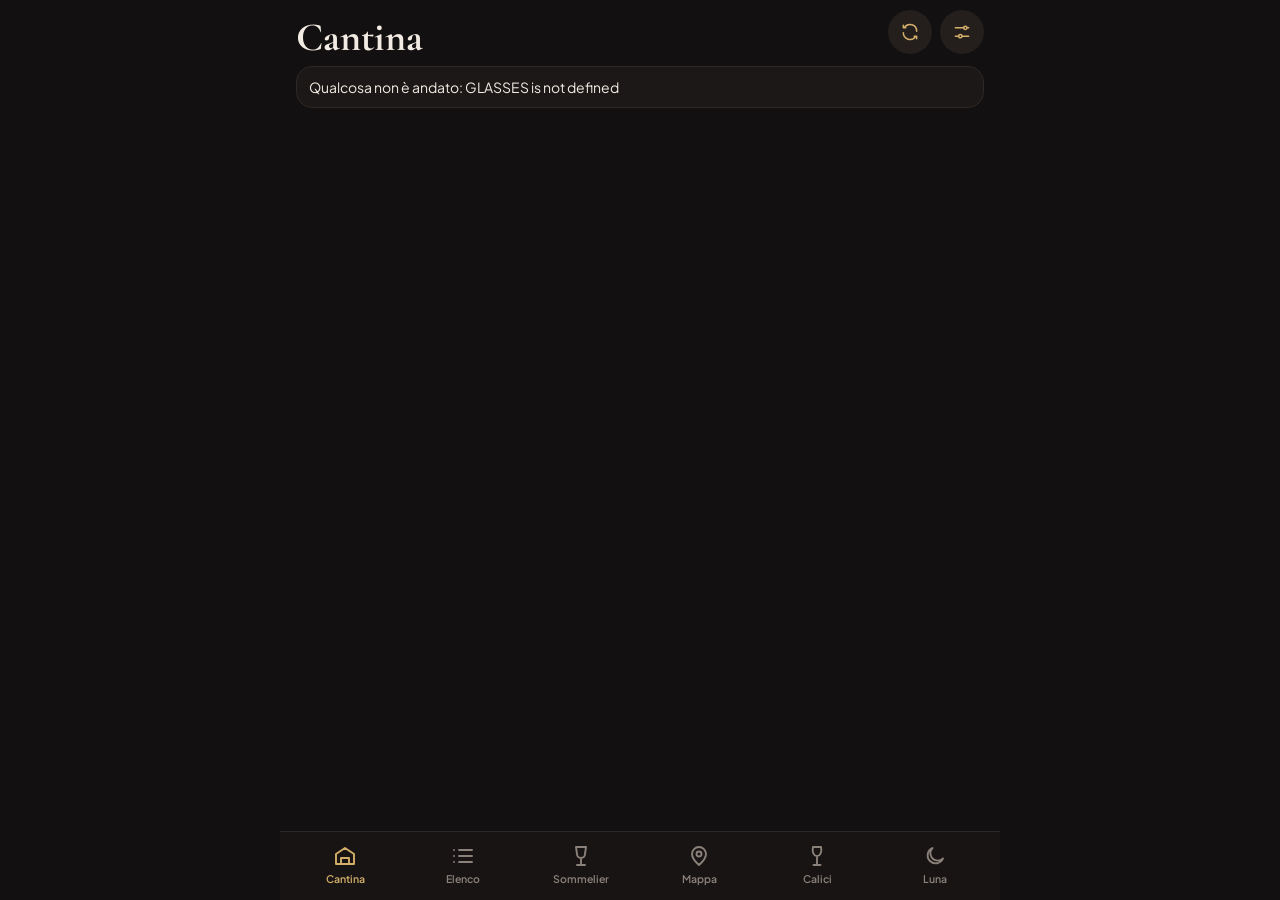
==== commit 28dc43c8: "v43: niente zoom automatico su iPhone; etichette di qualità da internet (galleria Etichette, ricerca" ====
--- a/index.html
+++ b/index.html
@@ -1,6 +1,6 @@
 <!doctype html>
 <html lang="it"><head><meta charset="utf-8">
-<meta name="viewport" content="width=device-width, initial-scale=1, viewport-fit=cover">
+<meta name="viewport" content="width=device-width, initial-scale=1, maximum-scale=1, viewport-fit=cover">
 <title>Cantina</title>
 <link rel="manifest" href="manifest.webmanifest">
 <link rel="apple-touch-icon" href="apple-touch-icon.png">
@@ -51,5 +51,6 @@
 <script src="tracer.js"></script>
 <script src="producer.js"></script>
 <script src="sync.js"></script>
+<script src="labels.js"></script>
 <script src="sheet.js"></script>
 </body></html>
--- a/styles.css
+++ b/styles.css
@@ -511,3 +511,22 @@
 .xclose{position:sticky;top:-14px;float:right;z-index:4;width:34px;height:34px;margin:-12px -6px 0 8px;border-radius:17px;border:0;background:var(--sf2);color:var(--mute);display:flex;align-items:center;justify-content:center;cursor:pointer;padding:0}
 dialog{touch-action:pan-y}
 details.fold>summary:focus:not(:focus-visible){outline:none}
+/* niente zoom automatico su iPhone: i campi devono avere testo da almeno 16px; niente doppio tocco che ingrandisce */
+html{-webkit-text-size-adjust:100%;text-size-adjust:100%;touch-action:manipulation}
+input,select,textarea,.fr>input,.fr>select,.fr>span>input,.fr>span>select,.fb textarea,.fb>input,.flt select{font-size:16px}
+/* etichette */
+.lp-cur{display:flex;justify-content:center;margin:6px 0 10px}
+.lp-cur img{width:120px;height:120px;border-radius:50%;object-fit:cover;border:2px solid var(--line)}
+.lp-none{color:var(--mute);font-size:14px}
+.lp-grid{display:grid;grid-template-columns:repeat(3,minmax(0,1fr));gap:8px;margin:0 0 12px}
+.lp-it{position:relative;border:1px solid var(--line);background:#fff;border-radius:12px;padding:4px;cursor:pointer;aspect-ratio:3/4;display:flex;align-items:center;justify-content:center;overflow:hidden}
+.lp-it img{max-width:100%;max-height:100%;object-fit:contain}
+.lp-it small{position:absolute;left:4px;bottom:4px;font-size:10px;background:rgba(0,0,0,.6);color:#fff;border-radius:6px;padding:1px 5px}
+.lp-how{font-size:14px;padding-left:18px;margin:8px 0}
+.lg-grid{display:grid;grid-template-columns:repeat(3,minmax(0,1fr));gap:14px 8px;margin-top:8px}
+.lg-it{display:flex;flex-direction:column;align-items:center;gap:3px;background:none;border:0;color:var(--ink);cursor:pointer;text-align:center;min-width:0;padding:0;font:inherit}
+.lg-it img,.lg-it .vdot{width:84px;height:84px;border-radius:50%;object-fit:cover;border:2px solid var(--line)}
+.lg-it .vdot{font-size:18px}
+.lg-it b{font-size:12.5px;line-height:1.2;overflow-wrap:anywhere}
+.lg-it small{font-size:11px;color:var(--mute);line-height:1.2}
+.lg-ok{font-style:normal;font-size:10px;color:#8FD1A4}
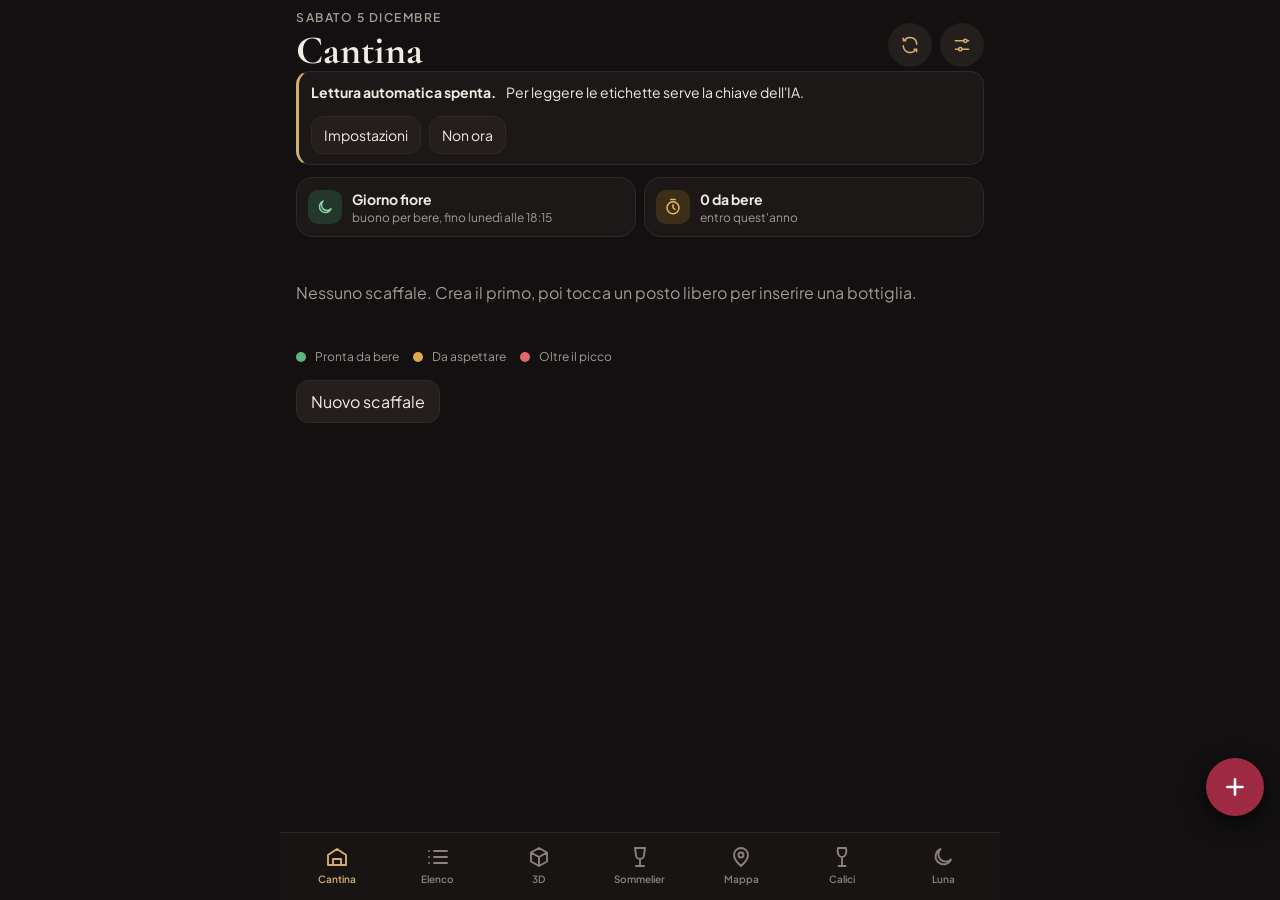
==== commit d32a708f: "v46: scheda 3D nella barra in basso, scaffali fedeli alla cantina (ripiani sagomati, moduli da 3, ca" ====
--- a/index.html
+++ b/index.html
@@ -33,6 +33,7 @@
 <nav aria-label="Sezioni">
 <button data-a="tab" data-t="cantina" aria-pressed="true"><svg viewBox="0 0 24 24" aria-hidden="true"><path d="M3 10l9-6 9 6v10H3zM8 20v-6h8v6"/></svg>Cantina</button>
 <button data-a="tab" data-t="lista" aria-pressed="false"><svg viewBox="0 0 24 24" aria-hidden="true"><path d="M8 6h13M8 12h13M8 18h13M3 6h.01M3 12h.01M3 18h.01"/></svg>Elenco</button>
+<button data-a="tab" data-t="vista3d" aria-pressed="false"><svg viewBox="0 0 24 24" aria-hidden="true"><path d="M12 3l8 4.5v9L12 21l-8-4.5v-9zM12 12l8-4.5M12 12v9M12 12L4 7.5"/></svg>3D</button>
 <button data-a="tab" data-t="stasera" aria-pressed="false"><svg viewBox="0 0 24 24" aria-hidden="true"><path d="M7 3h10l-1 7a4 4 0 0 1-8 0zM12 14v6M8 21h8"/></svg>Sommelier</button>
 <button data-a="tab" data-t="mappa" aria-pressed="false"><svg viewBox="0 0 24 24" aria-hidden="true"><path d="M12 21s-7-6.2-7-11a7 7 0 0 1 14 0c0 4.8-7 11-7 11zM12 12.5a2.5 2.5 0 1 0 0-5 2.5 2.5 0 0 0 0 5z"/></svg>Mappa</button>
 <button data-a="tab" data-t="calici" aria-pressed="false"><svg viewBox="0 0 24 24" aria-hidden="true"><path d="M8 3h8c.6 3.2.2 6.4-1.6 8.1A3.4 3.4 0 0 1 12 12a3.4 3.4 0 0 1-2.4-.9C7.8 9.4 7.4 6.2 8 3zM12 12v8M8.5 21h7"/></svg>Calici</button>
@@ -52,5 +53,6 @@
 <script src="producer.js"></script>
 <script src="sync.js"></script>
 <script src="labels.js"></script>
+<script src="layout3d.js"></script>
 <script src="sheet.js"></script>
 </body></html>
--- a/styles.css
+++ b/styles.css
@@ -192,7 +192,7 @@
 .statlink{margin:4px 2px 0;font-size:12px;color:var(--mute);text-align:right}
 
 /* barra delle schede in basso */
-nav{position:fixed;left:0;right:0;bottom:0;z-index:9;display:grid;grid-template-columns:repeat(6,minmax(0,1fr));gap:0;max-width:720px;margin:0 auto;padding:6px 6px calc(8px + env(safe-area-inset-bottom,0px));background:rgba(24,21,20,.96);-webkit-backdrop-filter:blur(14px);backdrop-filter:blur(14px);border-top:1px solid var(--line)}
+nav{position:fixed;left:0;right:0;bottom:0;z-index:9;display:grid;grid-template-columns:repeat(7,minmax(0,1fr));gap:0;max-width:720px;margin:0 auto;padding:6px 6px calc(8px + env(safe-area-inset-bottom,0px));background:rgba(24,21,20,.96);-webkit-backdrop-filter:blur(14px);backdrop-filter:blur(14px);border-top:1px solid var(--line)}
 nav button{border:0;background:none;display:flex;flex-direction:column;align-items:center;gap:3px;padding:6px 0;font-size:11px;font-weight:600;color:#8A817A;border-radius:10px;min-width:0}
 nav button svg{width:24px;height:24px;fill:none;stroke:currentColor;stroke-width:1.9;stroke-linecap:round;stroke-linejoin:round}
 nav button[aria-pressed=true]{background:none;color:var(--gold);border:0}
@@ -327,7 +327,7 @@
 .scanbox{position:relative;border-radius:16px;overflow:hidden;background:#000;aspect-ratio:4/3;margin:6px 0 10px}
 .scanbox video{width:100%;height:100%;object-fit:cover;display:block}
 .scanbox i{position:absolute;left:12%;right:12%;top:38%;bottom:38%;border:2px solid var(--gold);border-radius:10px;box-shadow:0 0 0 999px rgba(0,0,0,.35)}
-nav{grid-template-columns:repeat(6,minmax(0,1fr))}
+nav{grid-template-columns:repeat(7,minmax(0,1fr))}
 nav button{font-size:10.5px}
 /* --- pagina Calici --- */
 .ptitle{font-size:30px;margin:10px 0 4px}
@@ -530,3 +530,33 @@
 .lg-it b{font-size:12.5px;line-height:1.2;overflow-wrap:anywhere}
 .lg-it small{font-size:11px;color:var(--mute);line-height:1.2}
 .lg-ok{font-style:normal;font-size:10px;color:#8FD1A4}
+/* cantina in 3D */
+.v3bar{display:flex;flex-direction:column;gap:6px;margin:4px 0 10px}
+.v3seg{margin:0}
+.v3stage{position:relative;height:min(58vh,520px);min-height:340px;border-radius:18px;overflow:hidden;background:radial-gradient(ellipse at 50% 30%,#2a2220 0%,#141110 70%);border:1px solid var(--line);touch-action:none}
+.v3stage canvas{display:block;width:100%;height:100%}
+.v3load{position:absolute;inset:0;display:flex;align-items:center;justify-content:center;color:var(--mute);margin:0;padding:20px;text-align:center}
+.v3hint{position:absolute;left:10px;bottom:10px;font-size:11.5px;color:var(--mute);background:rgba(18,16,16,.72);padding:4px 10px;border-radius:999px;pointer-events:none}
+.v3card{background:var(--sf);border:1px solid var(--line);border-radius:16px;padding:12px 14px;margin:10px 0;display:flex;flex-direction:column;gap:4px}
+.v3card small{color:var(--mute);font-size:13px}
+.v3row{display:flex;gap:12px;align-items:flex-start}
+.v3row img,.v3row .vdot{width:48px;height:48px;border-radius:24px;object-fit:cover;flex:none;font-style:normal}
+.v3row>span{display:flex;flex-direction:column;gap:3px;min-width:0}
+.v3pos{display:flex;flex-wrap:wrap;gap:4px;align-items:center;font-size:12.5px;color:var(--gold)}
+.v3pos i{font-style:normal;background:var(--sf2);color:var(--ink);border-radius:8px;padding:2px 8px}
+.v3pos i.to{color:var(--gold)}
+.v3mv{display:flex;gap:12px;align-items:flex-start;padding:10px 0;border-bottom:1px solid var(--line);cursor:pointer}
+.v3mv .v3t{display:flex;flex-direction:column;gap:3px;min-width:0}
+.v3mv small{color:var(--mute);font-size:12.5px}
+.v3ck{flex:none;width:28px;height:28px;border-radius:14px;border:1.5px solid var(--line);background:none;color:transparent;font-size:14px;cursor:pointer;padding:0}
+.v3mv.ok .v3ck{background:var(--gold);border-color:var(--gold);color:#121010}
+.v3mv.ok b{text-decoration:line-through;color:var(--mute)}
+nav button{font-size:10px}
+.v3chips{margin:2px 0 8px}
+.v3find{margin:0 0 10px}
+.v3find input{margin:0;border-radius:12px;background:var(--sf);border:1px solid var(--line)}
+.v3res{display:flex;flex-wrap:wrap;gap:6px;margin-top:8px}
+.v3res:empty{display:none}
+.v3tools{position:absolute;right:10px;top:10px;display:flex;flex-direction:column;gap:6px}
+.v3tool{width:40px;height:40px;border-radius:20px;border:1px solid var(--line);background:rgba(28,24,23,.88);color:var(--ink);font-size:20px;line-height:1;cursor:pointer;display:flex;align-items:center;justify-content:center;padding:0}
+.v3stage{height:min(64vh,580px);background:radial-gradient(ellipse at 50% 30%,#3a3230 0%,#1a1513 75%)}
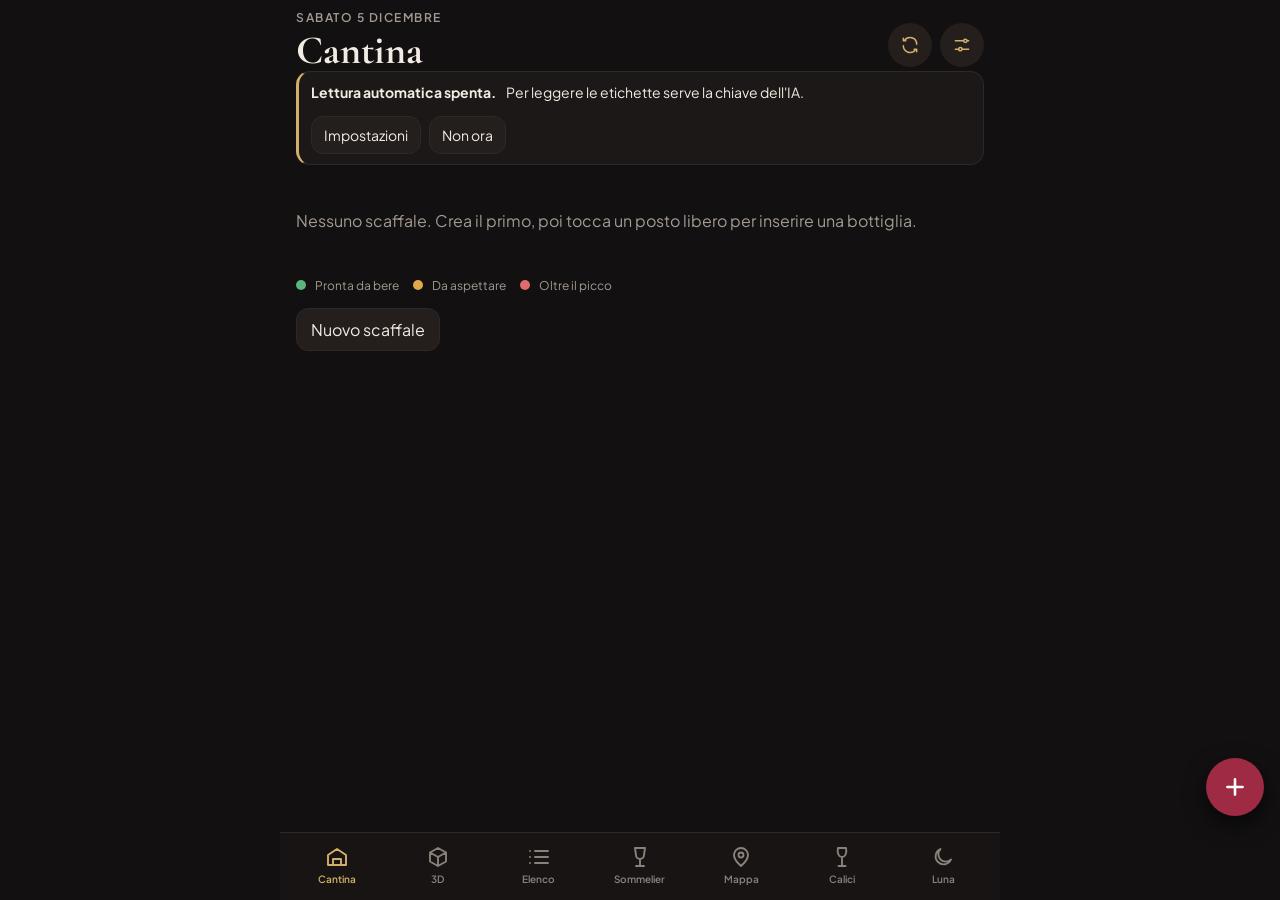
==== commit 63d60e16: "v47: 3D più curato — interruttore Cantina/Frigorifero, luci e ombre morbide, vetro, muro e cotto com" ====
--- a/index.html
+++ b/index.html
@@ -32,8 +32,8 @@
 <div id="msg"></div>
 <nav aria-label="Sezioni">
 <button data-a="tab" data-t="cantina" aria-pressed="true"><svg viewBox="0 0 24 24" aria-hidden="true"><path d="M3 10l9-6 9 6v10H3zM8 20v-6h8v6"/></svg>Cantina</button>
+<button data-a="tab" data-t="vista3d" aria-pressed="false"><svg viewBox="0 0 24 24" aria-hidden="true"><path d="M12 3l8 4.5v9L12 21l-8-4.5v-9zM12 12l8-4.5M12 12v9M12 12L4 7.5"/></svg>3D</button>
 <button data-a="tab" data-t="lista" aria-pressed="false"><svg viewBox="0 0 24 24" aria-hidden="true"><path d="M8 6h13M8 12h13M8 18h13M3 6h.01M3 12h.01M3 18h.01"/></svg>Elenco</button>
-<button data-a="tab" data-t="vista3d" aria-pressed="false"><svg viewBox="0 0 24 24" aria-hidden="true"><path d="M12 3l8 4.5v9L12 21l-8-4.5v-9zM12 12l8-4.5M12 12v9M12 12L4 7.5"/></svg>3D</button>
 <button data-a="tab" data-t="stasera" aria-pressed="false"><svg viewBox="0 0 24 24" aria-hidden="true"><path d="M7 3h10l-1 7a4 4 0 0 1-8 0zM12 14v6M8 21h8"/></svg>Sommelier</button>
 <button data-a="tab" data-t="mappa" aria-pressed="false"><svg viewBox="0 0 24 24" aria-hidden="true"><path d="M12 21s-7-6.2-7-11a7 7 0 0 1 14 0c0 4.8-7 11-7 11zM12 12.5a2.5 2.5 0 1 0 0-5 2.5 2.5 0 0 0 0 5z"/></svg>Mappa</button>
 <button data-a="tab" data-t="calici" aria-pressed="false"><svg viewBox="0 0 24 24" aria-hidden="true"><path d="M8 3h8c.6 3.2.2 6.4-1.6 8.1A3.4 3.4 0 0 1 12 12a3.4 3.4 0 0 1-2.4-.9C7.8 9.4 7.4 6.2 8 3zM12 12v8M8.5 21h7"/></svg>Calici</button>
--- a/styles.css
+++ b/styles.css
@@ -560,3 +560,16 @@
 .v3tools{position:absolute;right:10px;top:10px;display:flex;flex-direction:column;gap:6px}
 .v3tool{width:40px;height:40px;border-radius:20px;border:1px solid var(--line);background:rgba(28,24,23,.88);color:var(--ink);font-size:20px;line-height:1;cursor:pointer;display:flex;align-items:center;justify-content:center;padding:0}
 .v3stage{height:min(64vh,580px);background:radial-gradient(ellipse at 50% 30%,#3a3230 0%,#1a1513 75%)}
+/* 3D: interruttore tra cantina e cantinetta */
+.v3switch{display:grid;grid-template-columns:1fr 1fr;gap:4px;background:var(--sf);border:1px solid var(--line);border-radius:16px;padding:4px;margin:4px 0 10px}
+.v3switch button{border:0;background:none;border-radius:12px;padding:9px 10px;text-align:left;color:var(--mute);cursor:pointer;display:flex;flex-direction:column;gap:1px;font:inherit;transition:background .2s,color .2s}
+.v3switch button b{font-family:"Cormorant Garamond",Georgia,serif;font-size:21px;line-height:1.1;color:inherit}
+.v3switch button small{font-size:11.5px;color:var(--mute)}
+.v3switch button[aria-selected=true]{background:var(--sf2);color:var(--gold);box-shadow:inset 0 0 0 1px #4A3E2C}
+.v3stage{border-radius:20px;box-shadow:0 10px 30px rgba(0,0,0,.45)}
+.v3stage::after{content:"";position:absolute;inset:0;pointer-events:none;border-radius:20px;background:radial-gradient(ellipse at 50% 45%,transparent 55%,rgba(0,0,0,.45) 100%)}
+.v3hint{z-index:1;background:rgba(18,16,16,.6);-webkit-backdrop-filter:blur(6px);backdrop-filter:blur(6px)}
+.v3tools{z-index:1}
+.v3tool{background:rgba(28,24,23,.7);-webkit-backdrop-filter:blur(6px);backdrop-filter:blur(6px)}
+.v3card{border-radius:18px}
+.v3card .v3row img{border:2px solid #4A3E2C}
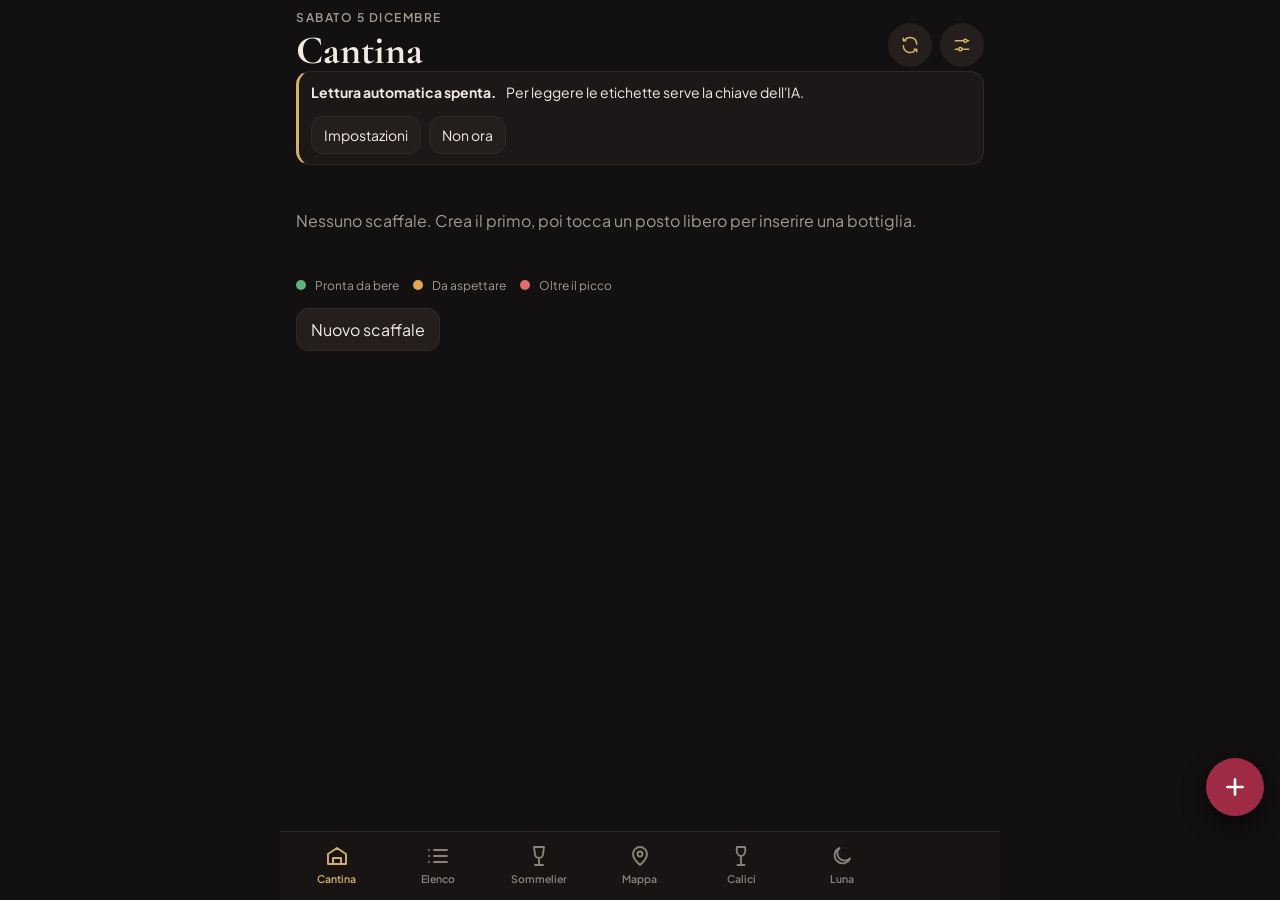
==== commit ebed66ea: "v48: tolta la scheda Cantina 3D Rimossi pulsante 3D, layout3d.js e stili 3D; le funzioni degli scaff" ====
--- a/index.html
+++ b/index.html
@@ -32,7 +32,6 @@
 <div id="msg"></div>
 <nav aria-label="Sezioni">
 <button data-a="tab" data-t="cantina" aria-pressed="true"><svg viewBox="0 0 24 24" aria-hidden="true"><path d="M3 10l9-6 9 6v10H3zM8 20v-6h8v6"/></svg>Cantina</button>
-<button data-a="tab" data-t="vista3d" aria-pressed="false"><svg viewBox="0 0 24 24" aria-hidden="true"><path d="M12 3l8 4.5v9L12 21l-8-4.5v-9zM12 12l8-4.5M12 12v9M12 12L4 7.5"/></svg>3D</button>
 <button data-a="tab" data-t="lista" aria-pressed="false"><svg viewBox="0 0 24 24" aria-hidden="true"><path d="M8 6h13M8 12h13M8 18h13M3 6h.01M3 12h.01M3 18h.01"/></svg>Elenco</button>
 <button data-a="tab" data-t="stasera" aria-pressed="false"><svg viewBox="0 0 24 24" aria-hidden="true"><path d="M7 3h10l-1 7a4 4 0 0 1-8 0zM12 14v6M8 21h8"/></svg>Sommelier</button>
 <button data-a="tab" data-t="mappa" aria-pressed="false"><svg viewBox="0 0 24 24" aria-hidden="true"><path d="M12 21s-7-6.2-7-11a7 7 0 0 1 14 0c0 4.8-7 11-7 11zM12 12.5a2.5 2.5 0 1 0 0-5 2.5 2.5 0 0 0 0 5z"/></svg>Mappa</button>
@@ -53,6 +52,6 @@
 <script src="producer.js"></script>
 <script src="sync.js"></script>
 <script src="labels.js"></script>
-<script src="layout3d.js"></script>
+<script src="shelves.js"></script>
 <script src="sheet.js"></script>
 </body></html>
--- a/styles.css
+++ b/styles.css
@@ -530,46 +530,3 @@
 .lg-it b{font-size:12.5px;line-height:1.2;overflow-wrap:anywhere}
 .lg-it small{font-size:11px;color:var(--mute);line-height:1.2}
 .lg-ok{font-style:normal;font-size:10px;color:#8FD1A4}
-/* cantina in 3D */
-.v3bar{display:flex;flex-direction:column;gap:6px;margin:4px 0 10px}
-.v3seg{margin:0}
-.v3stage{position:relative;height:min(58vh,520px);min-height:340px;border-radius:18px;overflow:hidden;background:radial-gradient(ellipse at 50% 30%,#2a2220 0%,#141110 70%);border:1px solid var(--line);touch-action:none}
-.v3stage canvas{display:block;width:100%;height:100%}
-.v3load{position:absolute;inset:0;display:flex;align-items:center;justify-content:center;color:var(--mute);margin:0;padding:20px;text-align:center}
-.v3hint{position:absolute;left:10px;bottom:10px;font-size:11.5px;color:var(--mute);background:rgba(18,16,16,.72);padding:4px 10px;border-radius:999px;pointer-events:none}
-.v3card{background:var(--sf);border:1px solid var(--line);border-radius:16px;padding:12px 14px;margin:10px 0;display:flex;flex-direction:column;gap:4px}
-.v3card small{color:var(--mute);font-size:13px}
-.v3row{display:flex;gap:12px;align-items:flex-start}
-.v3row img,.v3row .vdot{width:48px;height:48px;border-radius:24px;object-fit:cover;flex:none;font-style:normal}
-.v3row>span{display:flex;flex-direction:column;gap:3px;min-width:0}
-.v3pos{display:flex;flex-wrap:wrap;gap:4px;align-items:center;font-size:12.5px;color:var(--gold)}
-.v3pos i{font-style:normal;background:var(--sf2);color:var(--ink);border-radius:8px;padding:2px 8px}
-.v3pos i.to{color:var(--gold)}
-.v3mv{display:flex;gap:12px;align-items:flex-start;padding:10px 0;border-bottom:1px solid var(--line);cursor:pointer}
-.v3mv .v3t{display:flex;flex-direction:column;gap:3px;min-width:0}
-.v3mv small{color:var(--mute);font-size:12.5px}
-.v3ck{flex:none;width:28px;height:28px;border-radius:14px;border:1.5px solid var(--line);background:none;color:transparent;font-size:14px;cursor:pointer;padding:0}
-.v3mv.ok .v3ck{background:var(--gold);border-color:var(--gold);color:#121010}
-.v3mv.ok b{text-decoration:line-through;color:var(--mute)}
-nav button{font-size:10px}
-.v3chips{margin:2px 0 8px}
-.v3find{margin:0 0 10px}
-.v3find input{margin:0;border-radius:12px;background:var(--sf);border:1px solid var(--line)}
-.v3res{display:flex;flex-wrap:wrap;gap:6px;margin-top:8px}
-.v3res:empty{display:none}
-.v3tools{position:absolute;right:10px;top:10px;display:flex;flex-direction:column;gap:6px}
-.v3tool{width:40px;height:40px;border-radius:20px;border:1px solid var(--line);background:rgba(28,24,23,.88);color:var(--ink);font-size:20px;line-height:1;cursor:pointer;display:flex;align-items:center;justify-content:center;padding:0}
-.v3stage{height:min(64vh,580px);background:radial-gradient(ellipse at 50% 30%,#3a3230 0%,#1a1513 75%)}
-/* 3D: interruttore tra cantina e cantinetta */
-.v3switch{display:grid;grid-template-columns:1fr 1fr;gap:4px;background:var(--sf);border:1px solid var(--line);border-radius:16px;padding:4px;margin:4px 0 10px}
-.v3switch button{border:0;background:none;border-radius:12px;padding:9px 10px;text-align:left;color:var(--mute);cursor:pointer;display:flex;flex-direction:column;gap:1px;font:inherit;transition:background .2s,color .2s}
-.v3switch button b{font-family:"Cormorant Garamond",Georgia,serif;font-size:21px;line-height:1.1;color:inherit}
-.v3switch button small{font-size:11.5px;color:var(--mute)}
-.v3switch button[aria-selected=true]{background:var(--sf2);color:var(--gold);box-shadow:inset 0 0 0 1px #4A3E2C}
-.v3stage{border-radius:20px;box-shadow:0 10px 30px rgba(0,0,0,.45)}
-.v3stage::after{content:"";position:absolute;inset:0;pointer-events:none;border-radius:20px;background:radial-gradient(ellipse at 50% 45%,transparent 55%,rgba(0,0,0,.45) 100%)}
-.v3hint{z-index:1;background:rgba(18,16,16,.6);-webkit-backdrop-filter:blur(6px);backdrop-filter:blur(6px)}
-.v3tools{z-index:1}
-.v3tool{background:rgba(28,24,23,.7);-webkit-backdrop-filter:blur(6px);backdrop-filter:blur(6px)}
-.v3card{border-radius:18px}
-.v3card .v3row img{border:2px solid #4A3E2C}
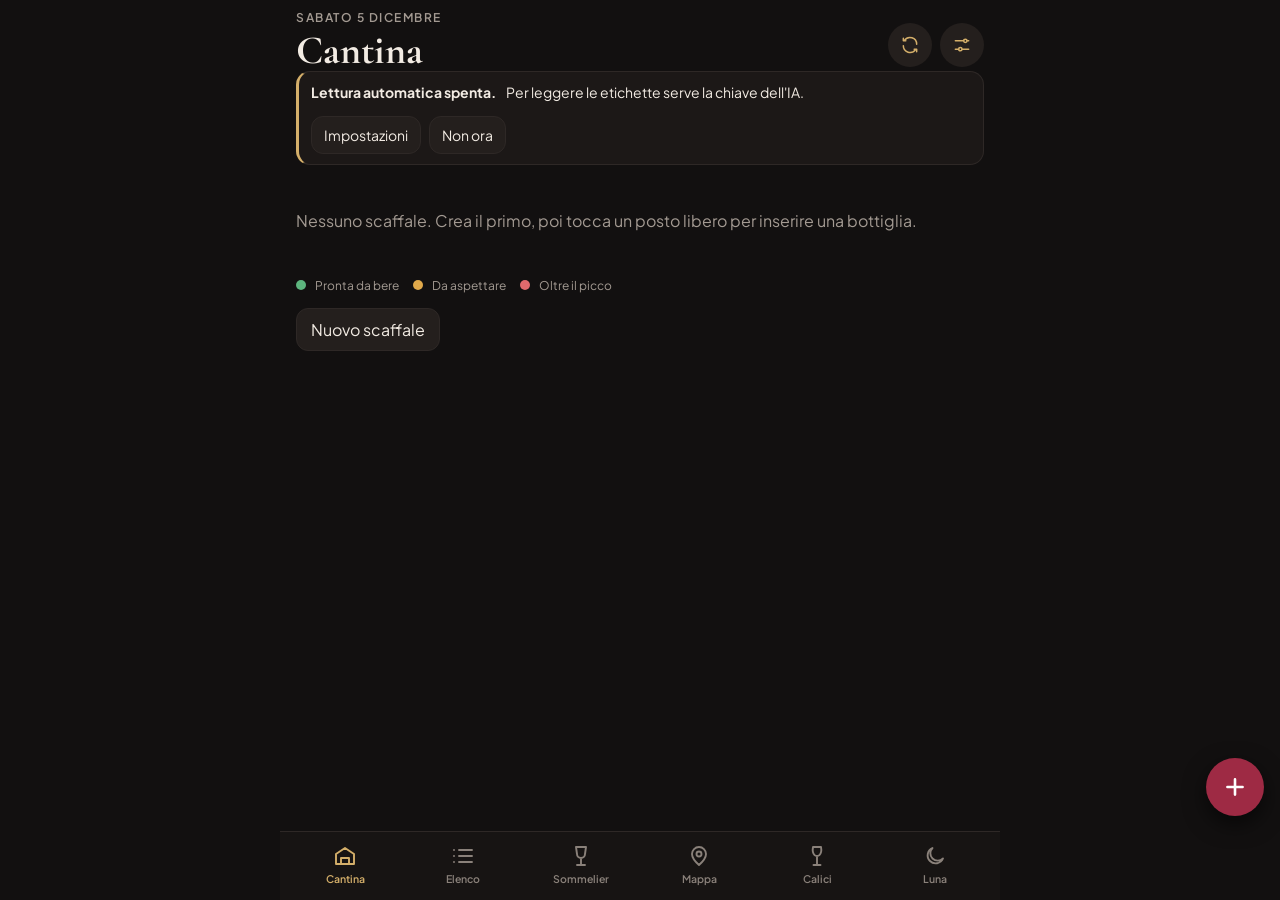
==== commit 4e4397cb: "Trascina in giù per aggiornare Co-Authored-By: Claude Opus 5.5 <noreply@anthropic.com> Claude-Sessio" ====
--- a/index.html
+++ b/index.html
@@ -54,4 +54,5 @@
 <script src="labels.js"></script>
 <script src="shelves.js"></script>
 <script src="sheet.js"></script>
+<script src="ptr.js"></script>
 </body></html>
--- a/styles.css
+++ b/styles.css
@@ -192,7 +192,7 @@
 .statlink{margin:4px 2px 0;font-size:12px;color:var(--mute);text-align:right}
 
 /* barra delle schede in basso */
-nav{position:fixed;left:0;right:0;bottom:0;z-index:9;display:grid;grid-template-columns:repeat(7,minmax(0,1fr));gap:0;max-width:720px;margin:0 auto;padding:6px 6px calc(8px + env(safe-area-inset-bottom,0px));background:rgba(24,21,20,.96);-webkit-backdrop-filter:blur(14px);backdrop-filter:blur(14px);border-top:1px solid var(--line)}
+nav{position:fixed;left:0;right:0;bottom:0;z-index:9;display:grid;grid-template-columns:repeat(6,minmax(0,1fr));gap:0;max-width:720px;margin:0 auto;padding:6px 6px calc(8px + env(safe-area-inset-bottom,0px));background:rgba(24,21,20,.96);-webkit-backdrop-filter:blur(14px);backdrop-filter:blur(14px);border-top:1px solid var(--line)}
 nav button{border:0;background:none;display:flex;flex-direction:column;align-items:center;gap:3px;padding:6px 0;font-size:11px;font-weight:600;color:#8A817A;border-radius:10px;min-width:0}
 nav button svg{width:24px;height:24px;fill:none;stroke:currentColor;stroke-width:1.9;stroke-linecap:round;stroke-linejoin:round}
 nav button[aria-pressed=true]{background:none;color:var(--gold);border:0}
@@ -327,7 +327,7 @@
 .scanbox{position:relative;border-radius:16px;overflow:hidden;background:#000;aspect-ratio:4/3;margin:6px 0 10px}
 .scanbox video{width:100%;height:100%;object-fit:cover;display:block}
 .scanbox i{position:absolute;left:12%;right:12%;top:38%;bottom:38%;border:2px solid var(--gold);border-radius:10px;box-shadow:0 0 0 999px rgba(0,0,0,.35)}
-nav{grid-template-columns:repeat(7,minmax(0,1fr))}
+nav{grid-template-columns:repeat(6,minmax(0,1fr))}
 nav button{font-size:10.5px}
 /* --- pagina Calici --- */
 .ptitle{font-size:30px;margin:10px 0 4px}
@@ -530,3 +530,13 @@
 .lg-it b{font-size:12.5px;line-height:1.2;overflow-wrap:anywhere}
 .lg-it small{font-size:11px;color:var(--mute);line-height:1.2}
 .lg-ok{font-style:normal;font-size:10px;color:#8FD1A4}
+
+/* zone di temperatura dentro lo scaffale */
+.zlab{grid-column:1/-1;display:flex;align-items:center;gap:8px;margin:-4px 2px -2px;font-size:11.5px;font-weight:700;letter-spacing:.06em;color:var(--gold)}
+.zlab::before,.zlab::after{content:"";flex:1;height:1px;background:rgba(201,169,110,.28)}
+.zlab span{flex:none;padding:2px 9px;border-radius:9px;background:rgba(201,169,110,.12)}
+.zlab.zsep{margin-top:6px}
+.ptr{position:fixed;top:calc(env(safe-area-inset-top,0px) + 6px);left:50%;z-index:60;width:40px;height:40px;border-radius:50%;display:grid;place-items:center;background:var(--sf);border:1px solid var(--line);color:var(--mute);box-shadow:0 4px 14px rgba(0,0,0,.35);opacity:0;transform:translate(-50%,-50px);pointer-events:none}
+.ptr.ready{color:var(--wine)}
+.ptr.spin svg{animation:ptrspin .8s linear infinite;color:var(--wine)}
+@keyframes ptrspin{to{transform:rotate(360deg)}}
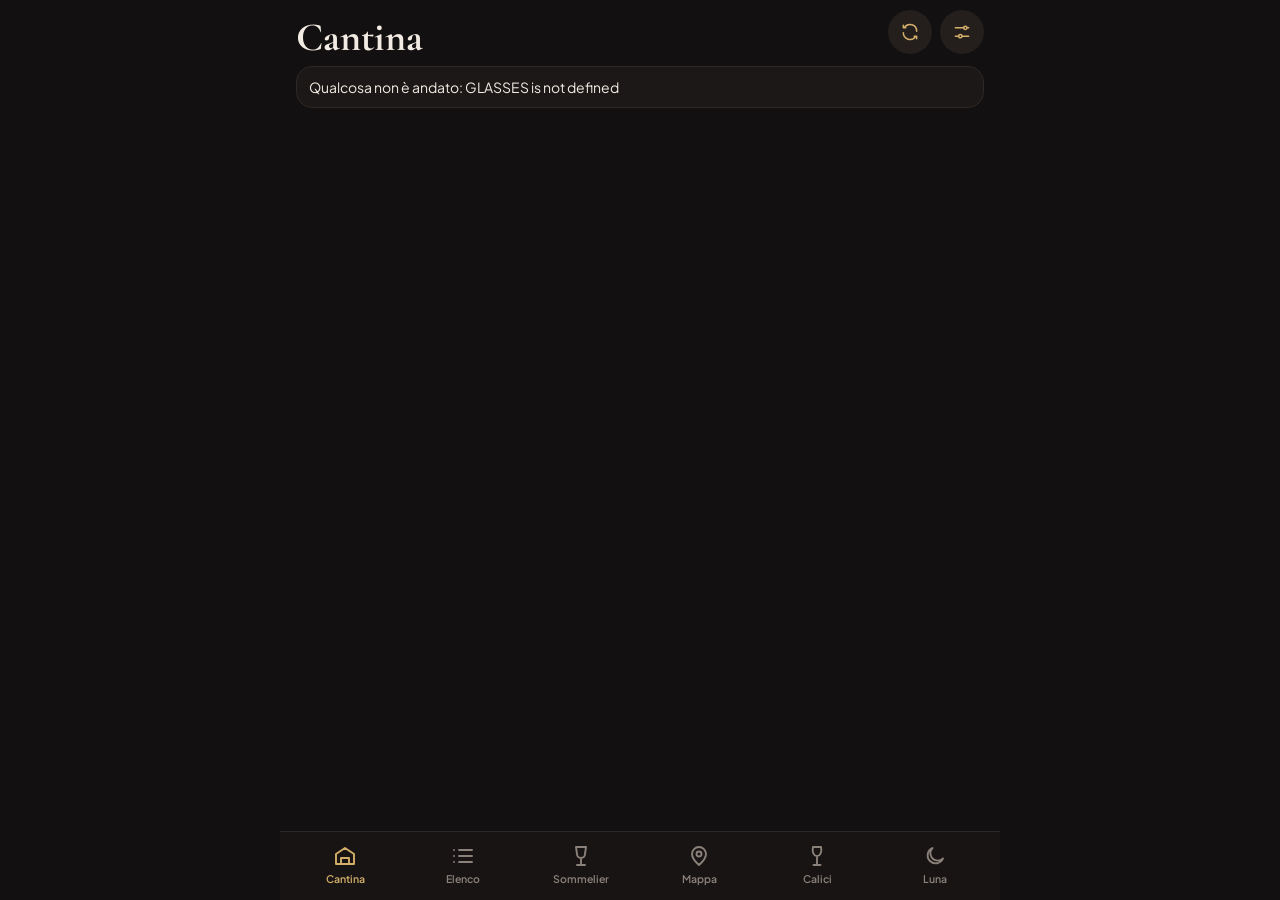
==== commit 95196b48: "Mappa interattiva per paesi, regioni e denominazioni; tema chiaro in prova; resta nel punto in cui s" ====
--- a/index.html
+++ b/index.html
@@ -44,6 +44,7 @@
 <dialog id="dlg2"></dialog>
 <script src="app.js"></script>
 <script src="extras.js"></script>
+<script src="mappa.js"></script>
 <script src="backup.js"></script>
 <script src="tools.js"></script>
 <script src="calici.js"></script>
--- a/styles.css
+++ b/styles.css
@@ -540,3 +540,69 @@
 .ptr.ready{color:var(--wine)}
 .ptr.spin svg{animation:ptrspin .8s linear infinite;color:var(--wine)}
 @keyframes ptrspin{to{transform:rotate(360deg)}}
+
+/* ===== v49: barra fissa per sposta/posiziona ===== */
+.note.floatbar{position:fixed;left:12px;right:12px;bottom:calc(84px + env(safe-area-inset-bottom,0px));z-index:12;max-width:696px;margin:0 auto;box-shadow:0 10px 30px rgba(0,0,0,.45);border-color:var(--gold)}
+body:has(.floatbar) .fab{display:none}
+.seg{display:flex;gap:8px;margin:4px 0 6px}.seg .btn{flex:1;text-align:center}
+
+/* ===== v49: cartina stilizzata ===== */
+.mcrumb{display:flex;flex-wrap:wrap;align-items:center;gap:6px;margin:6px 2px 8px;font-size:14px;color:var(--mute)}
+.mcrumb button{border:0;background:none;color:var(--gold);font:inherit;font-weight:600;padding:4px 0;cursor:pointer}
+.mcrumb b{color:var(--ink)}
+.smap{border-radius:18px;overflow:hidden;border:1px solid var(--line);background:var(--bg);margin:0 0 12px;aspect-ratio:600/460;max-height:70vh}
+.smap svg{display:block;width:100%;height:100%}
+.msea{fill:var(--bg)}
+.mland{fill:#3A322E;stroke:var(--bg);stroke-width:.8;stroke-linejoin:round;transition:fill .2s}
+.mland.ghost{fill:#2A2421;stroke:var(--bg)}
+.mland.soft{fill:#3A322E}
+.mland.base{fill:#3A322E;cursor:pointer}
+.mland.grp{fill:transparent;stroke:none;cursor:pointer}
+.mland.on{fill:#C2506F;cursor:pointer;stroke:var(--bg);stroke-width:1}
+.mland.grp.on{stroke:none}
+.mland.sel{fill:var(--gold)!important;fill-opacity:1!important}
+.mlab{font:600 12px "Plus Jakarta Sans",system-ui,sans-serif;fill:var(--mute);text-anchor:middle;pointer-events:none;paint-order:stroke;stroke:var(--bg);stroke-width:3px}
+.mlab.on{fill:var(--ink);font-weight:700}
+.mlab.sub{font-size:9.5px;font-weight:500;opacity:.85}
+.mbadge{cursor:pointer}.mbadge rect,.mbadge circle{fill:var(--ink)}.mbadge text{font:700 11px "Plus Jakarta Sans",system-ui,sans-serif;fill:var(--bg);text-anchor:middle}
+.mdot{cursor:pointer}.mdot circle{fill:var(--sf);stroke:var(--mute);stroke-width:1.2}
+.mdot.has circle{fill:var(--gold);stroke:var(--bg);stroke-width:2}
+.mdot.sel circle{fill:var(--ink);stroke:var(--gold);stroke-width:3}
+.mdot text{font:800 10px "Plus Jakarta Sans",system-ui,sans-serif;fill:#121010;text-anchor:middle;pointer-events:none}
+.mdot.sel text{fill:var(--bg)}
+.mcard{background:var(--sf);border:1px solid var(--line);border-radius:16px;padding:12px 14px;margin:0 0 6px}
+.mcard h3{margin:0;font-family:"Cormorant Garamond",Georgia,serif;font-size:24px}
+.mcard p{margin:6px 0 0;color:var(--ink);font-size:14.5px}.mcard .msub{margin:2px 0 0;color:var(--mute);font-size:13px}
+.mcount{min-width:30px;text-align:center;background:var(--sf2);border-radius:999px;padding:1px 10px;font-weight:700;align-self:center}
+.mrow{display:flex;gap:12px;align-items:center}
+.th.t-rosso,.th.t-bianco,.th.t-bollicine,.th.t-rosato,.th.t-altro{border-radius:50%;background:var(--altro)}.th.t-rosso{background:var(--rosso)}.th.t-bianco{background:var(--bianco)}.th.t-bollicine{background:var(--bollicine)}.th.t-rosato{background:var(--rosato)}
+
+/* ===== v49: tema chiaro (prova) ===== */
+:root[data-theme="light"]{
+  --bg:#F6F1EA;--sf:#FFFDFA;--sf2:#EDE5DA;--ink:#221A17;--mute:#6E625A;--line:#E2D8CC;--empty:#EDE5DA;
+  --wine:#8E2440;--gold:#9A6F2A;--ok:#2F7D4F;--wait:#A66B12;--past:#B23F42;color-scheme:light}
+:root[data-theme="light"] nav{background:rgba(255,253,250,.94);border-top-color:var(--line)}
+:root[data-theme="light"] nav button{color:#8F837A}
+:root[data-theme="light"] nav button[aria-pressed=true]{color:var(--wine)}
+:root[data-theme="light"] input,:root[data-theme="light"] select,:root[data-theme="light"] textarea{background:#fff}
+:root[data-theme="light"] .fab{box-shadow:0 8px 20px rgba(142,36,64,.35)}
+:root[data-theme="light"] .gear{color:var(--wine)}
+:root[data-theme="light"] dialog::backdrop{background:rgba(34,26,23,.35)}
+:root[data-theme="light"] dialog::before{background:#CFC3B5}
+:root[data-theme="light"] #toast{background:#221A17;color:#F6F1EA}
+:root[data-theme="light"] h4.gh{color:var(--mute)}
+:root[data-theme="light"] .qi.ok,:root[data-theme="light"] .spill.ok{background:#E2F1E7;color:#22663F}
+:root[data-theme="light"] .qi.no,:root[data-theme="light"] .spill.past{background:#F8E1E1;color:#9A2F33}
+:root[data-theme="light"] .qi.wait,:root[data-theme="light"] .spill.wait{background:#F7ECD8;color:#8A5A0E}
+:root[data-theme="light"] .sum-l b i.up{color:#2F7D4F}:root[data-theme="light"] .sum-l b i.down{color:#B23F42}
+:root[data-theme="light"] .btn.danger{border-color:#E7C3C5;color:#9A2F33}
+:root[data-theme="light"] .brand,:root[data-theme="light"] .bkban,:root[data-theme="light"] .fchip.fbtn{border-color:#D9C49E}
+:root[data-theme="light"] .lg-ok{color:#2F7D4F}
+:root[data-theme="light"] .gpic,:root[data-theme="light"] .trbox,:root[data-theme="light"] .lced{background:#EDE5DA}
+:root[data-theme="light"] .note.floatbar{box-shadow:0 10px 30px rgba(34,26,23,.18)}
+:root[data-theme="light"] .mdot.has circle{stroke:#fff}
+
+:root[data-theme="light"] .mland,:root[data-theme="light"] .mland.soft,:root[data-theme="light"] .mland.base{fill:#E3D8CA}
+:root[data-theme="light"] .mland.ghost{fill:#EEE6DB}
+:root[data-theme="light"] .mland.on{fill:#A8344F}
+:root[data-theme="light"] .msea,:root[data-theme="light"] .smap{fill:#F9F5EF;background:#F9F5EF}
